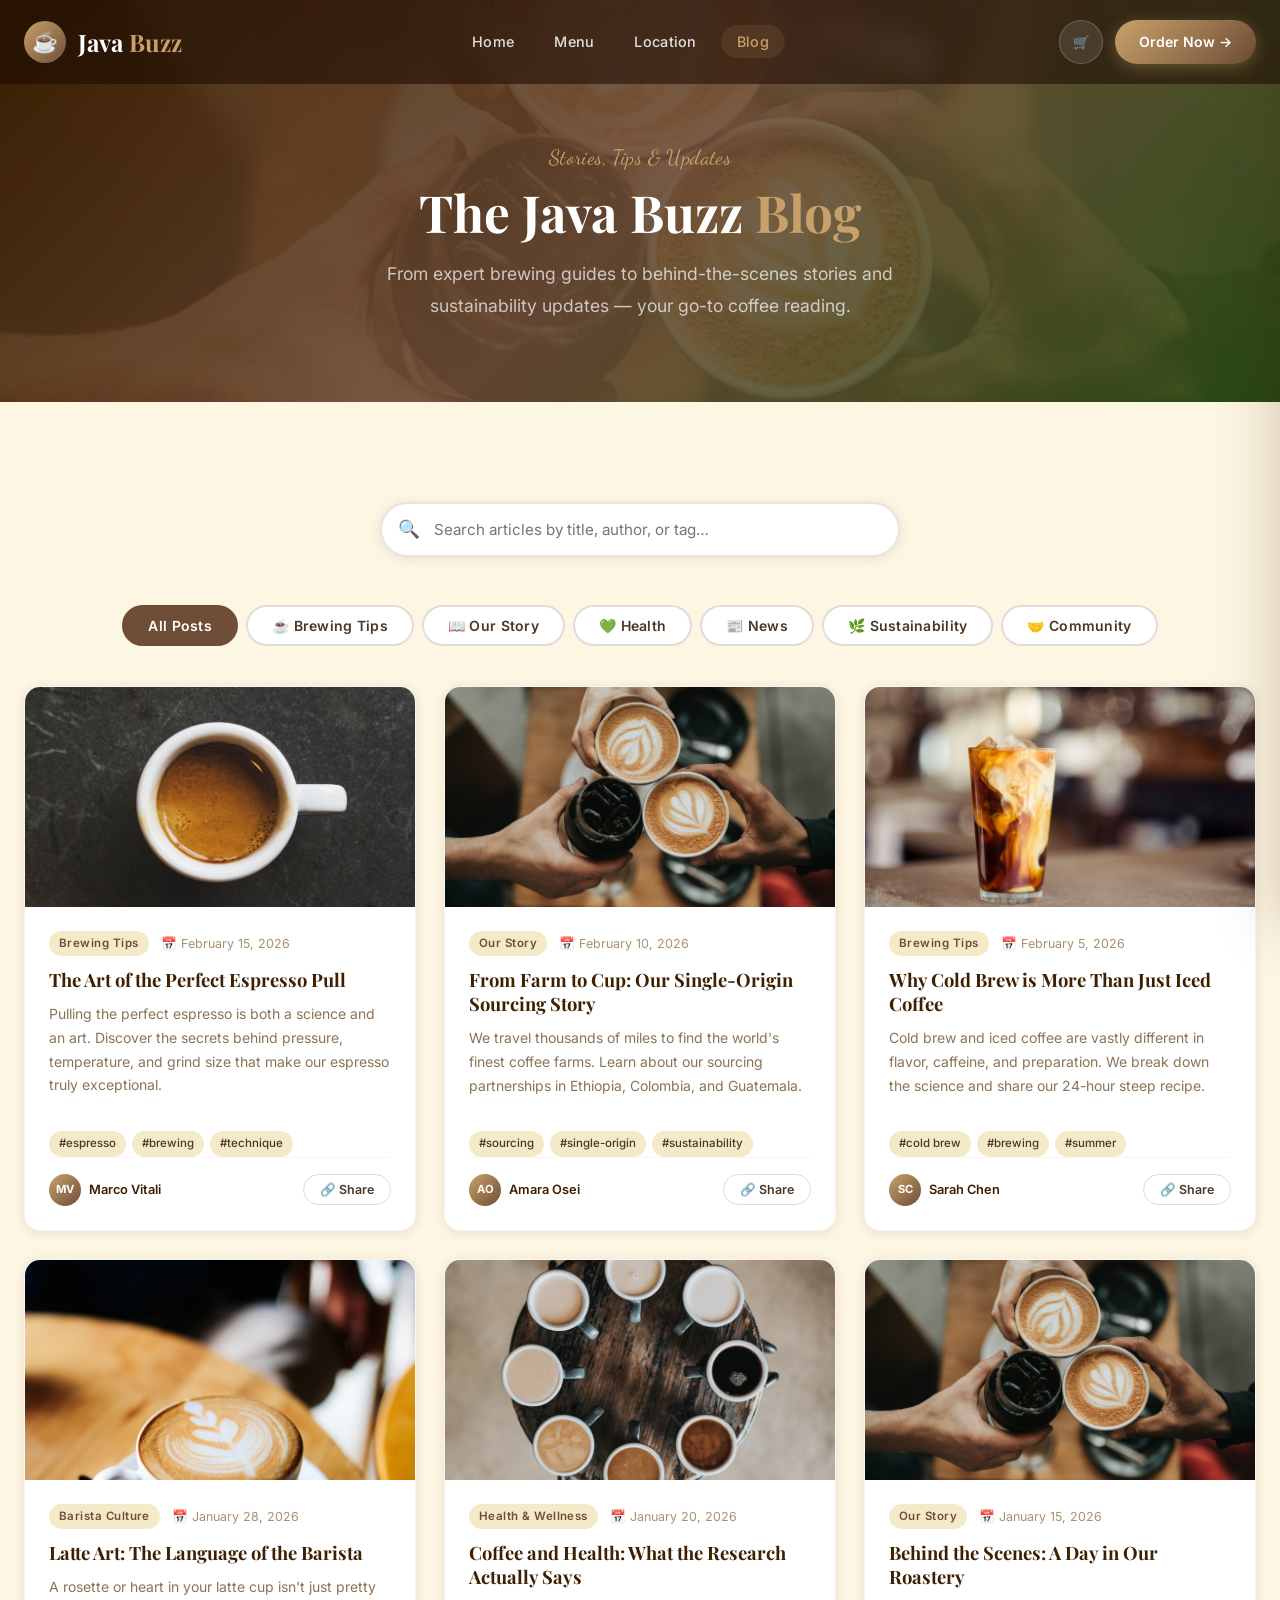
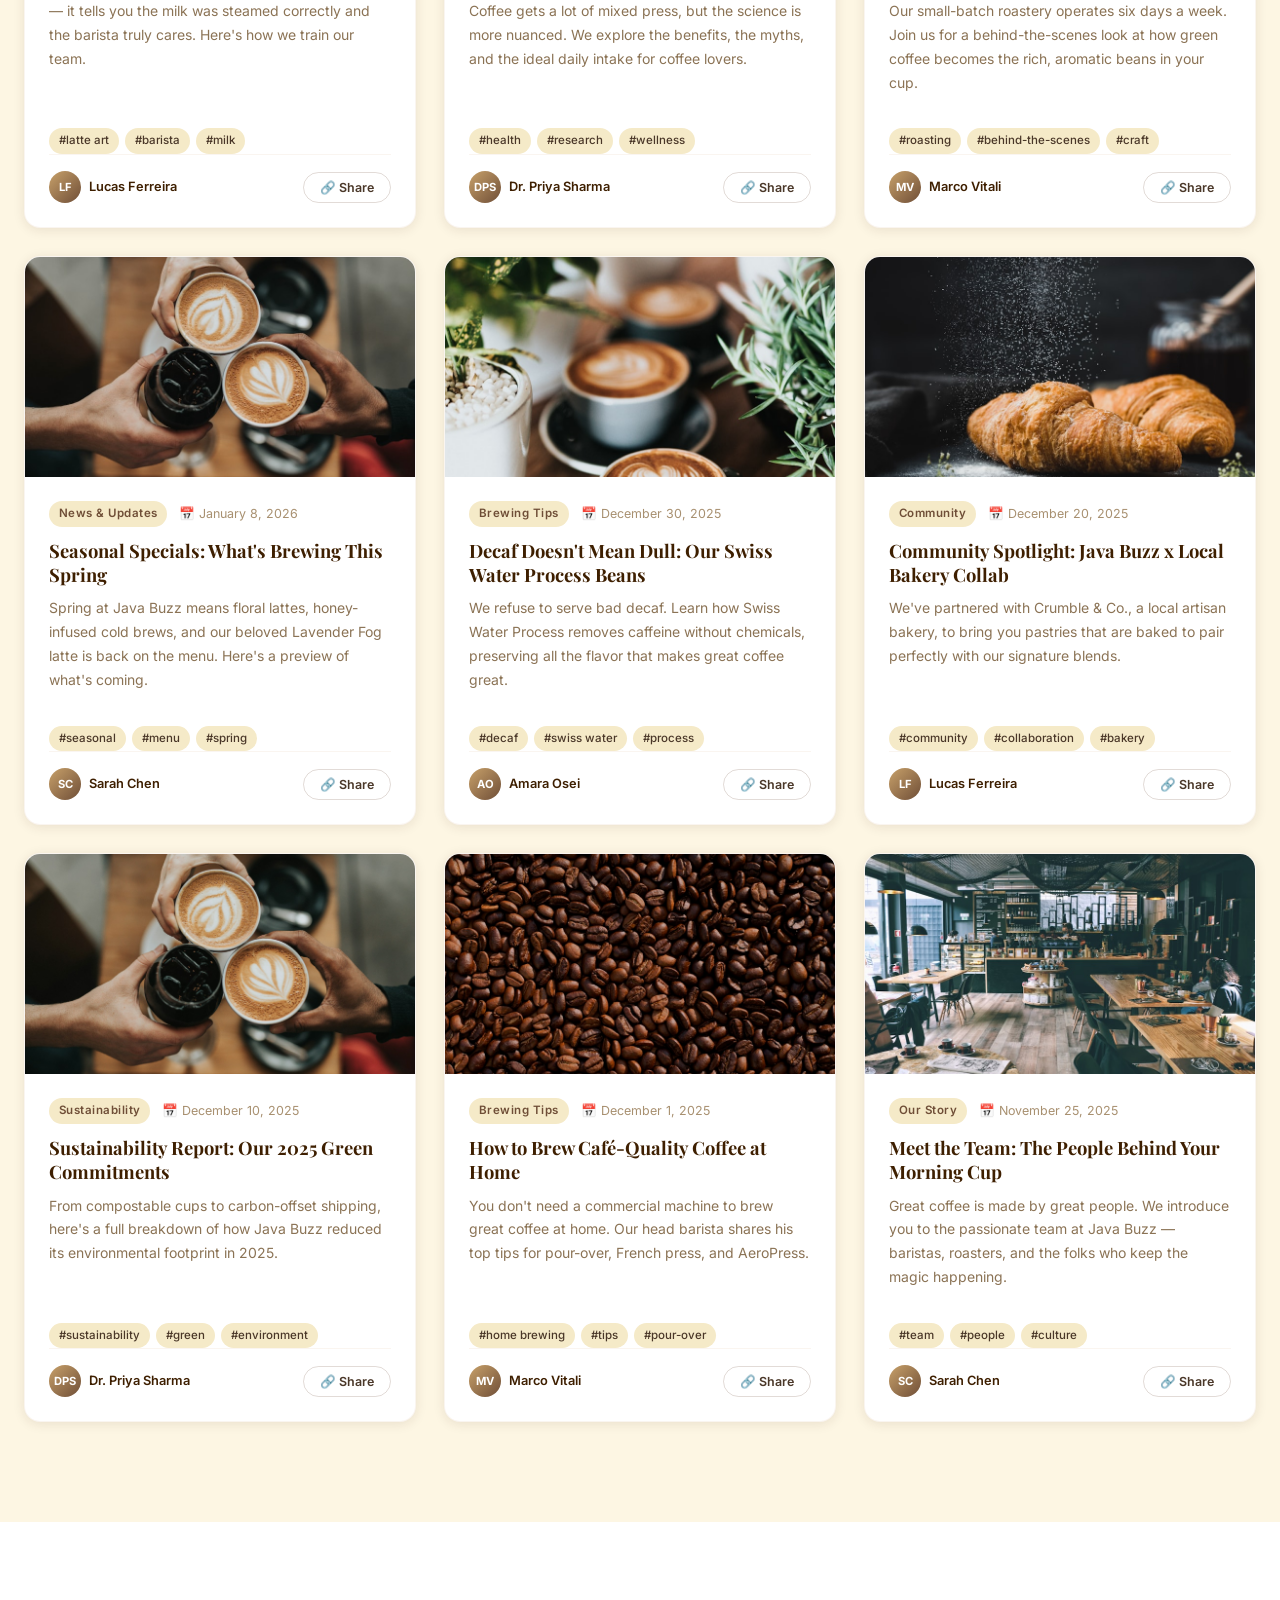
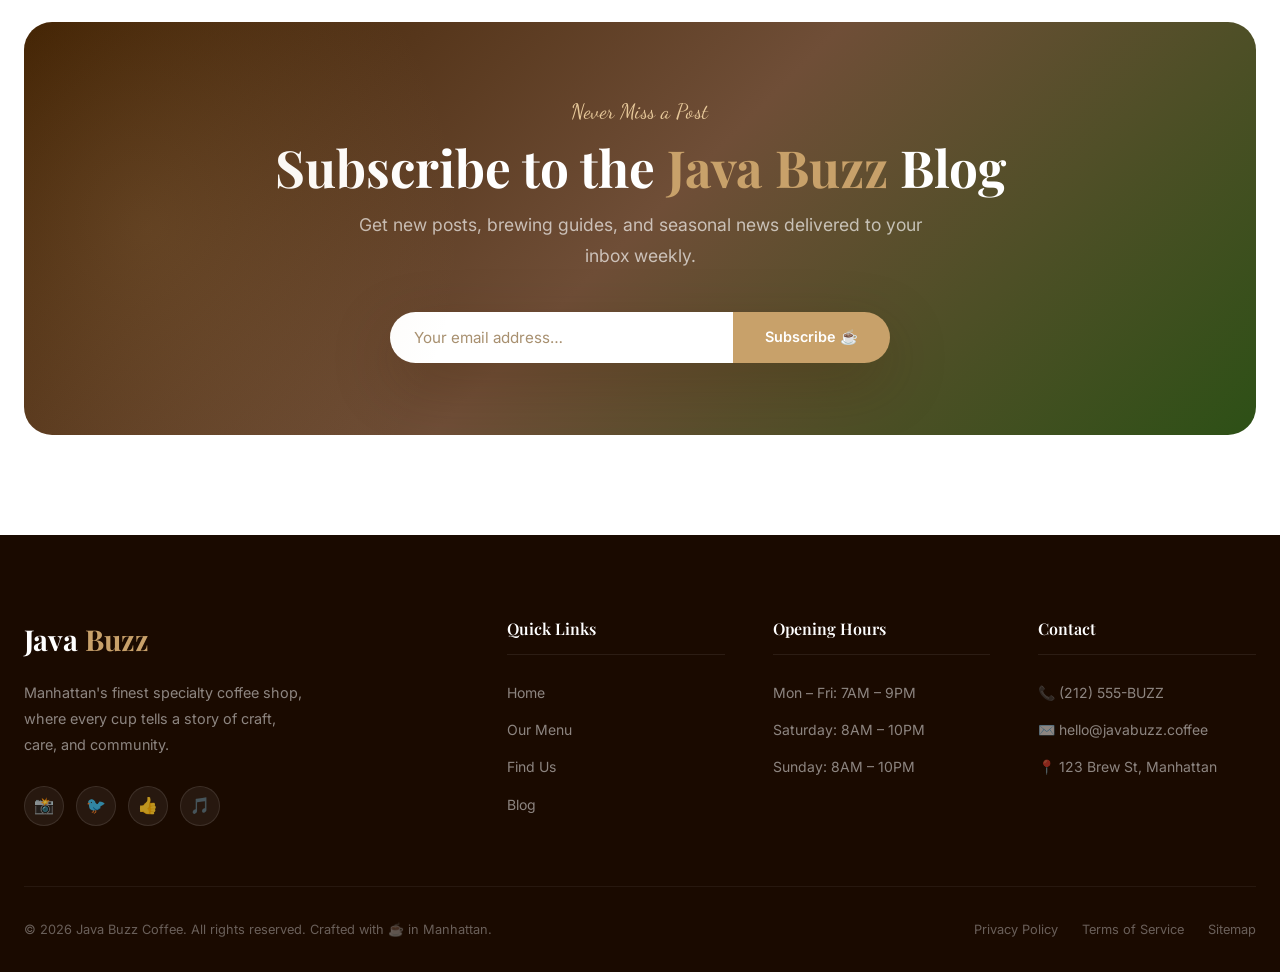
==== blog.html @ 9b7deb68 "coffee website" ====
<!DOCTYPE html>
<html lang="en">

<head>
    <meta charset="UTF-8">
    <meta name="viewport" content="width=device-width, initial-scale=1.0">
    <title>Blog – Java Buzz Coffee | Brewing Tips, News & Stories</title>
    <meta name="description"
        content="Read the Java Buzz blog for expert brewing tips, behind-the-scenes stories, sustainability news, seasonal menu updates, and coffee culture. 10+ articles updated regularly.">
    <meta name="keywords"
        content="Java Buzz blog, coffee brewing tips, espresso guide, cold brew, coffee health, specialty coffee blog, NYC coffee, sustainability, coffee recipes">
    <meta name="author" content="Java Buzz Coffee">
    <meta name="robots" content="index, follow">
    <link rel="stylesheet" href="css/style.css">
    <link rel="stylesheet" href="css/responsive.css">
    <link rel="stylesheet" href="css/order.css">
</head>

<body>

    <!-- Page Loader -->
    <div class="page-loader">
        <div class="loader-logo">Java <span>Buzz</span></div>
        <div class="loader-bar">
            <div class="loader-fill"></div>
        </div>
    </div>

    <!-- Navbar -->
    <nav class="navbar scrolled" role="navigation" aria-label="Main navigation">
        <div class="container">
            <a href="index.html" class="navbar-logo" aria-label="Java Buzz Home">
                <div class="logo-icon">☕</div>
                <span class="logo-text">Java <span>Buzz</span></span>
            </a>
            <ul class="navbar-nav" role="list">
                <li><a href="index.html" class="nav-link">Home</a></li>
                <li><a href="menu.html" class="nav-link">Menu</a></li>
                <li><a href="location.html" class="nav-link">Location</a></li>
                <li><a href="blog.html" class="nav-link active">Blog</a></li>
            </ul>
            <div class="navbar-actions" style="display:flex; align-items:center; gap:12px;">
                <button class="cart-nav-btn" aria-label="Open cart">
                    <span>🛒</span>
                    <span class="cart-badge">0</span>
                </button>
                <a href="index.html" class="navbar-order" data-order-modal="true">Order Now →</a>
            </div>
            <button class="hamburger" aria-label="Toggle navigation menu">
                <span></span><span></span><span></span>
            </button>
        </div>
    </nav>

    <!-- Mobile Menu -->
    <div class="mobile-menu" role="dialog" aria-modal="true">
        <ul role="list">
            <li><a href="index.html" class="nav-link">Home</a></li>
            <li><a href="menu.html" class="nav-link">Menu</a></li>
            <li><a href="location.html" class="nav-link">Location</a></li>
            <li><a href="blog.html" class="nav-link">Blog</a></li>
        </ul>
        <a href="index.html" class="navbar-order">Order Now →</a>
    </div>

    <!-- Page Hero -->
    <section class="page-hero" aria-label="Blog page header">
        <div class="container">
            <span class="section-label">Stories, Tips & Updates</span>
            <h1 class="section-title" style="color:var(--white)">The Java Buzz <span
                    style="color:var(--brown-light)">Blog</span></h1>
            <p class="section-subtitle" style="margin:0 auto;">
                From expert brewing guides to behind-the-scenes stories and sustainability updates — your go-to coffee
                reading.
            </p>
        </div>
    </section>

    <!-- Blog Section -->
    <section class="section blog-section" id="blog" aria-label="Blog posts">
        <div class="container">

            <!-- Search Bar -->
            <div class="blog-search-bar">
                <span class="search-icon" aria-hidden="true">🔍</span>
                <input type="search" id="blog-search" placeholder="Search articles by title, author, or tag…"
                    aria-label="Search blog posts">
            </div>

            <!-- Blog Category Tabs -->
            <div class="filter-tabs" role="tablist" aria-label="Blog categories" style="margin-bottom:40px;">
                <button class="filter-tab active" role="tab" id="blog-filter-all" aria-selected="true"
                    onclick="filterBlogsByCategory('all', this)">All Posts</button>
                <button class="filter-tab" role="tab" id="blog-filter-tips" aria-selected="false"
                    onclick="filterBlogsByCategory('Brewing Tips', this)">☕ Brewing Tips</button>
                <button class="filter-tab" role="tab" id="blog-filter-story" aria-selected="false"
                    onclick="filterBlogsByCategory('Our Story', this)">📖 Our Story</button>
                <button class="filter-tab" role="tab" id="blog-filter-health" aria-selected="false"
                    onclick="filterBlogsByCategory('Health & Wellness', this)">💚 Health</button>
                <button class="filter-tab" role="tab" id="blog-filter-news" aria-selected="false"
                    onclick="filterBlogsByCategory('News & Updates', this)">📰 News</button>
                <button class="filter-tab" role="tab" id="blog-filter-sustainability" aria-selected="false"
                    onclick="filterBlogsByCategory('Sustainability', this)">🌿 Sustainability</button>
                <button class="filter-tab" role="tab" id="blog-filter-community" aria-selected="false"
                    onclick="filterBlogsByCategory('Community', this)">🤝 Community</button>
            </div>

            <!-- Blog Grid (populated by JS) -->
            <div class="blog-grid" id="blog-grid" aria-live="polite" aria-label="Blog post cards">
                <!-- Posts rendered by blog.js -->
                <div style="grid-column:1/-1; text-align:center; padding:60px 20px; color:var(--text-muted);">
                    <span style="font-size:2rem;">📖</span>
                    <p style="margin-top:12px;">Loading posts…</p>
                </div>
            </div>

        </div>
    </section>

    <!-- Newsletter Section -->
    <section class="section newsletter" aria-label="Newsletter signup">
        <div class="container">
            <div class="newsletter-box">
                <span class="section-label">Never Miss a Post</span>
                <h2 class="section-title">Subscribe to the <span style="color:var(--brown-light)">Java Buzz</span> Blog
                </h2>
                <p class="section-subtitle">Get new posts, brewing guides, and seasonal news delivered to your inbox
                    weekly.</p>
                <form class="newsletter-form" id="newsletter-form" novalidate>
                    <input type="email" placeholder="Your email address…" aria-label="Email address" required>
                    <button type="submit">Subscribe ☕</button>
                </form>
            </div>
        </div>
    </section>

    <!-- Footer -->
    <footer class="footer" role="contentinfo">
        <div class="container">
            <div class="footer-grid">
                <div class="footer-brand">
                    <span class="logo-text">Java <span>Buzz</span></span>
                    <p>Manhattan's finest specialty coffee shop, where every cup tells a story of craft, care, and
                        community.</p>
                    <div class="footer-socials">
                        <a href="#" class="social-link" aria-label="Instagram">📸</a>
                        <a href="#" class="social-link" aria-label="Twitter">🐦</a>
                        <a href="#" class="social-link" aria-label="Facebook">👍</a>
                        <a href="#" class="social-link" aria-label="TikTok">🎵</a>
                    </div>
                </div>
                <div class="footer-col">
                    <h4>Quick Links</h4>
                    <ul>
                        <li><a href="index.html">Home</a></li>
                        <li><a href="menu.html">Our Menu</a></li>
                        <li><a href="location.html">Find Us</a></li>
                        <li><a href="blog.html">Blog</a></li>
                    </ul>
                </div>
                <div class="footer-col">
                    <h4>Opening Hours</h4>
                    <ul>
                        <li><a>Mon – Fri: 7AM – 9PM</a></li>
                        <li><a>Saturday: 8AM – 10PM</a></li>
                        <li><a>Sunday: 8AM – 10PM</a></li>
                    </ul>
                </div>
                <div class="footer-col">
                    <h4>Contact</h4>
                    <ul>
                        <li><a href="tel:+12125558299">📞 (212) 555-BUZZ</a></li>
                        <li><a href="mailto:hello@javabuzz.coffee">✉️ hello@javabuzz.coffee</a></li>
                        <li><a href="location.html">📍 123 Brew St, Manhattan</a></li>
                    </ul>
                </div>
            </div>
            <div class="footer-bottom">
                <p>© 2026 Java Buzz Coffee. All rights reserved. Crafted with ☕ in Manhattan.</p>
                <div class="footer-bottom-links">
                    <a href="#">Privacy Policy</a>
                    <a href="#">Terms of Service</a>
                    <a href="sitemap.xml">Sitemap</a>
                </div>
            </div>
        </div>
    </footer>

    <!-- Back to Top -->
    <button class="back-to-top" aria-label="Back to top">↑</button>

    <!-- Cart UI -->
    <div class="cart-overlay" id="cart-overlay"></div>
    <div class="cart-panel" id="cart-panel">
        <div class="cart-header">
            <h3>Your Cart</h3>
            <button class="cart-close-btn" id="cart-close-btn">✕</button>
        </div>
        <div class="cart-body" id="cart-panel-body">
            <!-- Cart items injected by JS -->
        </div>
        <div class="cart-footer" id="cart-panel-footer">
            <!-- Cart summary injected by JS -->
        </div>
    </div>

    <script src="js/main.js"></script>
    <script src="js/blog.js"></script>
    <script src="js/cart.js"></script>
    <script src="js/order.js"></script>
    <script>
        // Category filter from tabs (blog.js provides the search; this extends it)
        function filterBlogsByCategory(category, btn) {
            document.querySelectorAll('.filter-tab').forEach(t => t.classList.remove('active'));
            btn.classList.add('active');
            // Trigger the blog.js search with category filter
            const searchInput = document.getElementById('blog-search');
            if (searchInput) {
                searchInput.value = category === 'all' ? '' : category;
                searchInput.dispatchEvent(new Event('input'));
            }
        }
    </script>
</body>

</html>
---- css/style.css ----
/* ===========================
   JAVA BUZZ - MAIN STYLESHEET
   =========================== */

/* --- Google Fonts Import --- */
@import url('https://fonts.googleapis.com/css2?family=Playfair+Display:ital,wght@0,400;0,600;0,700;1,400&family=Inter:wght@300;400;500;600&family=Dancing+Script:wght@700&display=swap');

/* --- CSS Custom Properties --- */
:root {
  /* Color Palette - Warm Brown & Green */
  --brown-darkest: #1a0a00;
  --brown-dark: #3E1F00;
  --brown-primary: #6F4E37;
  --brown-medium: #8B5E3C;
  --brown-light: #C8A16A;
  --brown-pale: #E8C99A;

  --green-dark: #1a3009;
  --green-primary: #2D5016;
  --green-medium: #4A7C23;
  --green-light: #7DBF5B;
  --green-pale: #C1E6A0;

  --cream: #FDF6E3;
  --cream-dark: #F5EAC8;
  --white: #FFFFFF;
  --text-dark: #1C1009;
  --text-medium: #4A3728;
  --text-light: #8B7355;
  --text-muted: #A89070;

  /* Gradients */
  --gradient-hero: linear-gradient(135deg, rgba(26, 10, 0, 0.85) 0%, rgba(62, 31, 0, 0.70) 50%, rgba(45, 80, 22, 0.60) 100%);
  --gradient-card: linear-gradient(180deg, transparent 0%, rgba(26, 10, 0, 0.85) 100%);
  --gradient-warm: linear-gradient(135deg, #3E1F00 0%, #6F4E37 50%, #2D5016 100%);
  --gradient-btn: linear-gradient(135deg, #C8A16A 0%, #6F4E37 100%);

  /* Typography */
  --font-display: 'Playfair Display', serif;
  --font-body: 'Inter', sans-serif;
  --font-script: 'Dancing Script', cursive;

  /* Spacing */
  --section-py: 100px;
  --container-max: 1300px;
  --radius-sm: 8px;
  --radius-md: 16px;
  --radius-lg: 28px;
  --radius-full: 9999px;

  /* Shadows */
  --shadow-sm: 0 2px 12px rgba(62, 31, 0, 0.10);
  --shadow-md: 0 8px 32px rgba(62, 31, 0, 0.18);
  --shadow-lg: 0 20px 60px rgba(62, 31, 0, 0.25);
  --shadow-glow: 0 0 40px rgba(200, 161, 106, 0.25);

  /* Transitions */
  --transition: all 0.35s cubic-bezier(0.4, 0, 0.2, 1);
  --transition-fast: all 0.18s ease;
}

/* --- Reset & Base --- */
*,
*::before,
*::after {
  box-sizing: border-box;
  margin: 0;
  padding: 0;
}

html {
  scroll-behavior: smooth;
  font-size: 16px;
}

body {
  font-family: var(--font-body);
  background-color: var(--cream);
  color: var(--text-dark);
  line-height: 1.7;
  overflow-x: hidden;
}

img {
  max-width: 100%;
  display: block;
}

a {
  text-decoration: none;
  color: inherit;
}

ul {
  list-style: none;
}

button {
  cursor: pointer;
  border: none;
  background: none;
  font-family: inherit;
}

input,
textarea,
select {
  font-family: inherit;
}

/* --- Utility Classes --- */
.container {
  max-width: var(--container-max);
  margin: 0 auto;
  padding: 0 24px;
}

.section {
  padding: var(--section-py) 0;
}

.section-label {
  font-family: var(--font-script);
  font-size: 1.3rem;
  color: var(--brown-light);
  display: block;
  margin-bottom: 8px;
  letter-spacing: 0.02em;
}

.section-title {
  font-family: var(--font-display);
  font-size: clamp(2rem, 4vw, 3.2rem);
  font-weight: 700;
  color: var(--brown-dark);
  line-height: 1.15;
  margin-bottom: 16px;
}

.section-title span {
  color: var(--green-primary);
}

.section-subtitle {
  font-size: 1.1rem;
  color: var(--text-light);
  max-width: 600px;
  line-height: 1.8;
}

.section-header {
  text-align: center;
  margin-bottom: 64px;
}

.section-header .section-subtitle {
  margin: 0 auto;
}

/* --- Buttons --- */
.btn {
  display: inline-flex;
  align-items: center;
  gap: 8px;
  padding: 14px 32px;
  border-radius: var(--radius-full);
  font-size: 0.95rem;
  font-weight: 600;
  letter-spacing: 0.03em;
  transition: var(--transition);
  position: relative;
  overflow: hidden;
}

.btn::before {
  content: '';
  position: absolute;
  inset: 0;
  background: rgba(255, 255, 255, 0.12);
  opacity: 0;
  transition: var(--transition);
}

.btn:hover::before {
  opacity: 1;
}

.btn-primary {
  background: var(--gradient-btn);
  color: var(--white);
  box-shadow: var(--shadow-md);
}

.btn-primary:hover {
  transform: translateY(-2px);
  box-shadow: var(--shadow-lg), var(--shadow-glow);
}

.btn-outline {
  border: 2px solid var(--brown-light);
  color: var(--brown-primary);
  background: transparent;
}

.btn-outline:hover {
  background: var(--brown-primary);
  color: var(--white);
  border-color: var(--brown-primary);
  transform: translateY(-2px);
}

.btn-white {
  background: var(--white);
  color: var(--brown-dark);
  box-shadow: var(--shadow-md);
}

.btn-white:hover {
  transform: translateY(-3px);
  box-shadow: var(--shadow-lg);
}

.btn-sm {
  padding: 10px 22px;
  font-size: 0.875rem;
}

/* --- Navbar --- */
.navbar {
  position: fixed;
  top: 0;
  left: 0;
  right: 0;
  z-index: 999;
  padding: 20px 0;
  transition: var(--transition);
  background: rgba(26, 10, 0, 0.55);
  backdrop-filter: blur(10px);
  -webkit-backdrop-filter: blur(10px);
}


.navbar .container {
  display: flex;
  align-items: center;
  justify-content: space-between;
  gap: 32px;
}

.navbar-logo {
  display: flex;
  align-items: center;
  gap: 12px;
}

.navbar-logo .logo-icon {
  width: 42px;
  height: 42px;
  background: var(--gradient-btn);
  border-radius: 50%;
  display: flex;
  align-items: center;
  justify-content: center;
  font-size: 1.3rem;
  flex-shrink: 0;
}

.navbar-logo .logo-text {
  font-family: var(--font-display);
  font-size: 1.5rem;
  font-weight: 700;
  color: var(--white);
  line-height: 1;
}

.navbar-logo .logo-text span {
  color: var(--brown-light);
}

.navbar-nav {
  display: flex;
  align-items: center;
  gap: 8px;
}

.nav-link {
  color: rgba(255, 255, 255, 0.85);
  font-size: 0.9rem;
  font-weight: 500;
  padding: 8px 16px;
  border-radius: var(--radius-full);
  transition: var(--transition-fast);
  letter-spacing: 0.02em;
}

.nav-link:hover,
.nav-link.active {
  color: var(--brown-light);
  background: rgba(200, 161, 106, 0.12);
}

.navbar-order {
  padding: 10px 24px;
  background: var(--gradient-btn);
  color: var(--white);
  border-radius: var(--radius-full);
  font-size: 0.875rem;
  font-weight: 600;
  transition: var(--transition);
  box-shadow: 0 4px 16px rgba(200, 161, 106, 0.35);
}

.navbar-order:hover {
  transform: translateY(-2px);
  box-shadow: 0 8px 24px rgba(200, 161, 106, 0.5);
}

.hamburger {
  display: none;
  flex-direction: column;
  gap: 5px;
  padding: 8px;
  cursor: pointer;
}

.mobile-menu {
  display: none;
}

.hamburger span {
  display: block;
  width: 24px;
  height: 2px;
  background: var(--white);
  border-radius: 2px;
  transition: var(--transition);
}

.hamburger.active span:nth-child(1) {
  transform: translateY(7px) rotate(45deg);
}

.hamburger.active span:nth-child(2) {
  opacity: 0;
  transform: scaleX(0);
}

.hamburger.active span:nth-child(3) {
  transform: translateY(-7px) rotate(-45deg);
}

/* --- Hero Section --- */
.hero {
  position: relative;
  min-height: 100vh;
  display: flex;
  align-items: center;
  overflow: hidden;
  padding-top: 140px;
  padding-bottom: 80px;
}

.hero-bg {
  position: absolute;
  inset: 0;
  background-image: url('../images/hero-bg.jpg');
  background-size: cover;
  background-position: center;
  background-attachment: fixed;
  transform: scale(1.05);
  animation: heroBgPan 25s ease-in-out infinite alternate;
}

@keyframes heroBgPan {
  from {
    transform: scale(1.05) translateX(0);
  }

  to {
    transform: scale(1.05) translateX(-2%);
  }
}

.hero-overlay {
  position: absolute;
  inset: 0;
  background: var(--gradient-hero);
}

.hero-particles {
  position: absolute;
  inset: 0;
  background-image:
    radial-gradient(circle at 20% 30%, rgba(200, 161, 106, 0.08) 0%, transparent 50%),
    radial-gradient(circle at 80% 70%, rgba(74, 124, 35, 0.08) 0%, transparent 50%);
}

.hero-content {
  position: relative;
  z-index: 2;
  max-width: 720px;
}

.hero-badge {
  display: inline-flex;
  align-items: center;
  gap: 8px;
  padding: 6px 18px;
  background: rgba(200, 161, 106, 0.15);
  border: 1px solid rgba(200, 161, 106, 0.35);
  border-radius: var(--radius-full);
  color: var(--brown-light);
  font-size: 0.8rem;
  font-weight: 600;
  letter-spacing: 0.1em;
  text-transform: uppercase;
  margin-bottom: 24px;
  backdrop-filter: blur(8px);
  animation: fadeInDown 0.8s ease both;
}

.hero-badge span {
  font-size: 1rem;
}

.hero-title {
  font-family: var(--font-display);
  font-size: clamp(3rem, 7vw, 5.5rem);
  font-weight: 700;
  color: var(--white);
  line-height: 1.08;
  margin-bottom: 24px;
  animation: fadeInUp 0.9s 0.1s ease both;
}

.hero-title .highlight {
  color: var(--brown-light);
  font-style: italic;
}

.hero-title .green-text {
  color: var(--green-light);
  display: block;
}

.hero-desc {
  font-size: 1.15rem;
  color: rgba(255, 255, 255, 0.80);
  max-width: 540px;
  line-height: 1.85;
  margin-bottom: 40px;
  animation: fadeInUp 1s 0.2s ease both;
}

.hero-actions {
  display: flex;
  align-items: center;
  gap: 16px;
  flex-wrap: wrap;
  animation: fadeInUp 1.1s 0.3s ease both;
}

.hero-stats {
  display: flex;
  align-items: center;
  gap: 32px;
  margin-top: 64px;
  padding-top: 32px;
  border-top: 1px solid rgba(255, 255, 255, 0.12);
  animation: fadeInUp 1.2s 0.4s ease both;
}

.hero-stat {
  text-align: center;
}

.hero-stat .value {
  font-family: var(--font-display);
  font-size: 2rem;
  font-weight: 700;
  color: var(--brown-light);
  display: block;
  line-height: 1;
}

.hero-stat .label {
  font-size: 0.8rem;
  color: rgba(255, 255, 255, 0.6);
  letter-spacing: 0.05em;
  text-transform: uppercase;
  margin-top: 4px;
}

.hero-stat-divider {
  width: 1px;
  height: 40px;
  background: rgba(255, 255, 255, 0.12);
}

/* Hero Scroll Indicator */
.hero-scroll {
  position: absolute;
  bottom: 40px;
  right: 40px;
  display: flex;
  flex-direction: column;
  align-items: center;
  gap: 8px;
  color: rgba(255, 255, 255, 0.5);
  font-size: 0.75rem;
  letter-spacing: 0.1em;
  text-transform: uppercase;
  animation: bounce 2s infinite;
  z-index: 2;
}

.hero-scroll .scroll-line {
  width: 1px;
  height: 50px;
  background: linear-gradient(to bottom, rgba(255, 255, 255, 0.5), transparent);
}

@keyframes bounce {

  0%,
  100% {
    transform: translateY(0);
  }

  50% {
    transform: translateY(8px);
  }
}

/* --- Featured Section --- */
.featured {
  background: var(--white);
}

.featured-grid {
  display: grid;
  grid-template-columns: repeat(3, 1fr);
  gap: 28px;
}

.featured-card {
  position: relative;
  border-radius: var(--radius-lg);
  overflow: hidden;
  box-shadow: var(--shadow-md);
  transition: var(--transition);
  cursor: pointer;
  height: 380px;
}

.featured-card:hover {
  transform: translateY(-8px);
  box-shadow: var(--shadow-lg);
}

.featured-card-img {
  width: 100%;
  height: 100%;
  object-fit: cover;
  transition: transform 0.6s ease;
}

.featured-card:hover .featured-card-img {
  transform: scale(1.08);
}

.featured-card-overlay {
  position: absolute;
  inset: 0;
  background: var(--gradient-card);
  display: flex;
  flex-direction: column;
  justify-content: flex-end;
  padding: 28px;
}

.featured-card-tag {
  display: inline-block;
  padding: 4px 12px;
  background: rgba(200, 161, 106, 0.2);
  border: 1px solid rgba(200, 161, 106, 0.4);
  border-radius: var(--radius-full);
  color: var(--brown-light);
  font-size: 0.75rem;
  font-weight: 600;
  letter-spacing: 0.08em;
  text-transform: uppercase;
  margin-bottom: 10px;
  backdrop-filter: blur(4px);
  width: fit-content;
}

.featured-card-title {
  font-family: var(--font-display);
  font-size: 1.5rem;
  font-weight: 700;
  color: var(--white);
  line-height: 1.2;
  margin-bottom: 6px;
}

.featured-card-price {
  font-size: 1.1rem;
  font-weight: 600;
  color: var(--brown-light);
}

/* --- Why Us Section --- */
.why-us {
  background: var(--gradient-warm);
  position: relative;
  overflow: hidden;
}

.why-us::before {
  content: '';
  position: absolute;
  top: -100px;
  right: -100px;
  width: 500px;
  height: 500px;
  background: radial-gradient(circle, rgba(200, 161, 106, 0.08) 0%, transparent 70%);
  pointer-events: none;
}

.why-us .section-label {
  color: var(--brown-pale);
}

.why-us .section-title {
  color: var(--white);
}

.why-us .section-title span {
  color: var(--brown-light);
}

.why-us .section-subtitle {
  color: rgba(255, 255, 255, 0.65);
}

.why-grid {
  display: grid;
  grid-template-columns: repeat(4, 1fr);
  gap: 28px;
  margin-top: 64px;
}

.why-card {
  text-align: center;
  padding: 40px 24px;
  border-radius: var(--radius-md);
  background: rgba(255, 255, 255, 0.05);
  border: 1px solid rgba(255, 255, 255, 0.08);
  backdrop-filter: blur(8px);
  transition: var(--transition);
}

.why-card:hover {
  background: rgba(255, 255, 255, 0.10);
  transform: translateY(-4px);
  border-color: rgba(200, 161, 106, 0.3);
}

.why-card-icon {
  font-size: 2.8rem;
  margin-bottom: 20px;
  display: block;
  filter: drop-shadow(0 0 12px rgba(200, 161, 106, 0.3));
}

.why-card-title {
  font-family: var(--font-display);
  font-size: 1.2rem;
  font-weight: 600;
  color: var(--white);
  margin-bottom: 12px;
}

.why-card-desc {
  font-size: 0.9rem;
  color: rgba(255, 255, 255, 0.60);
  line-height: 1.7;
}

/* --- Testimonials --- */
.testimonials {
  background: var(--cream-dark);
}

.testimonials-grid {
  display: grid;
  grid-template-columns: repeat(3, 1fr);
  gap: 28px;
}

.testimonial-card {
  background: var(--white);
  border-radius: var(--radius-md);
  padding: 36px 32px;
  box-shadow: var(--shadow-sm);
  transition: var(--transition);
  border: 1px solid rgba(200, 161, 106, 0.1);
  position: relative;
}

.testimonial-card:hover {
  transform: translateY(-4px);
  box-shadow: var(--shadow-md);
}

.testimonial-card::before {
  content: '"';
  position: absolute;
  top: 16px;
  right: 24px;
  font-family: var(--font-display);
  font-size: 5rem;
  color: var(--brown-pale);
  line-height: 1;
  pointer-events: none;
}

.stars {
  color: #F59E0B;
  font-size: 1rem;
  letter-spacing: 2px;
  margin-bottom: 16px;
}

.testimonial-text {
  font-size: 0.975rem;
  color: var(--text-medium);
  line-height: 1.8;
  margin-bottom: 24px;
  font-style: italic;
}

.testimonial-author {
  display: flex;
  align-items: center;
  gap: 12px;
}

.testimonial-avatar {
  width: 44px;
  height: 44px;
  border-radius: 50%;
  object-fit: cover;
  border: 2px solid var(--brown-pale);
}

.testimonial-name {
  font-weight: 600;
  font-size: 0.9rem;
  color: var(--brown-dark);
}

.testimonial-location {
  font-size: 0.8rem;
  color: var(--text-muted);
}

/* --- Newsletter --- */
.newsletter {
  background: var(--white);
}

.newsletter-box {
  background: var(--gradient-warm);
  border-radius: var(--radius-lg);
  padding: 72px 48px;
  text-align: center;
  position: relative;
  overflow: hidden;
}

.newsletter-box::before {
  content: '';
  position: absolute;
  top: -50%;
  left: -20%;
  width: 60%;
  height: 200%;
  background: radial-gradient(ellipse, rgba(200, 161, 106, 0.15) 0%, transparent 60%);
  pointer-events: none;
}

.newsletter-box .section-label {
  color: var(--brown-pale);
}

.newsletter-box .section-title {
  color: var(--white);
  margin-bottom: 12px;
}

.newsletter-box .section-subtitle {
  color: rgba(255, 255, 255, 0.65);
  margin: 0 auto 40px;
}

.newsletter-form {
  display: flex;
  gap: 0;
  max-width: 500px;
  margin: 0 auto;
  border-radius: var(--radius-full);
  overflow: hidden;
  box-shadow: var(--shadow-lg);
}

.newsletter-form input {
  flex: 1;
  padding: 16px 24px;
  border: none;
  outline: none;
  font-size: 0.95rem;
  background: var(--white);
  color: var(--text-dark);
}

.newsletter-form input::placeholder {
  color: var(--text-muted);
}

.newsletter-form button {
  padding: 16px 32px;
  background: var(--brown-light);
  color: var(--white);
  font-size: 0.9rem;
  font-weight: 600;
  cursor: pointer;
  transition: var(--transition-fast);
  white-space: nowrap;
}

.newsletter-form button:hover {
  background: var(--brown-primary);
}

/* --- Footer --- */
.footer {
  background: var(--brown-darkest);
  padding: 80px 0 32px;
}

.footer-grid {
  display: grid;
  grid-template-columns: 2fr 1fr 1fr 1fr;
  gap: 48px;
  margin-bottom: 60px;
}

.footer-brand .logo-text {
  font-family: var(--font-display);
  font-size: 1.8rem;
  color: var(--white);
  font-weight: 700;
  margin-bottom: 16px;
  display: block;
}

.footer-brand .logo-text span {
  color: var(--brown-light);
}

.footer-brand p {
  color: rgba(255, 255, 255, 0.50);
  font-size: 0.9rem;
  line-height: 1.8;
  margin-bottom: 28px;
  max-width: 280px;
}

.footer-socials {
  display: flex;
  gap: 12px;
}

.social-link {
  width: 40px;
  height: 40px;
  border-radius: 50%;
  background: rgba(255, 255, 255, 0.06);
  border: 1px solid rgba(255, 255, 255, 0.1);
  display: flex;
  align-items: center;
  justify-content: center;
  font-size: 1rem;
  color: rgba(255, 255, 255, 0.7);
  transition: var(--transition-fast);
  text-decoration: none;
}

.social-link:hover {
  background: var(--brown-light);
  border-color: var(--brown-light);
  color: var(--white);
  transform: translateY(-2px);
}

.footer-col h4 {
  font-family: var(--font-display);
  font-size: 1rem;
  font-weight: 600;
  color: var(--white);
  margin-bottom: 24px;
  padding-bottom: 12px;
  border-bottom: 1px solid rgba(255, 255, 255, 0.08);
}

.footer-col ul {
  display: flex;
  flex-direction: column;
  gap: 10px;
}

.footer-col ul li a {
  color: rgba(255, 255, 255, 0.50);
  font-size: 0.875rem;
  transition: var(--transition-fast);
}

.footer-col ul li a:hover {
  color: var(--brown-light);
  padding-left: 4px;
}

.footer-bottom {
  display: flex;
  align-items: center;
  justify-content: space-between;
  padding-top: 32px;
  border-top: 1px solid rgba(255, 255, 255, 0.06);
  flex-wrap: wrap;
  gap: 16px;
}

.footer-bottom p {
  color: rgba(255, 255, 255, 0.35);
  font-size: 0.8rem;
}

.footer-bottom-links {
  display: flex;
  gap: 24px;
}

.footer-bottom-links a {
  color: rgba(255, 255, 255, 0.35);
  font-size: 0.8rem;
  transition: var(--transition-fast);
}

.footer-bottom-links a:hover {
  color: var(--brown-light);
}

/* --- Page Hero (inner pages) --- */
.page-hero {
  background: var(--gradient-warm);
  padding: 140px 0 80px;
  text-align: center;
  position: relative;
  overflow: hidden;
}

.page-hero::before {
  content: '';
  position: absolute;
  inset: 0;
  background-image: url('../images/page-hero-bg.jpg');
  background-size: cover;
  background-position: center;
  opacity: 0.12;
}

.page-hero .section-label {
  position: relative;
}

.page-hero .section-title {
  color: var(--white);
  position: relative;
}

.page-hero .section-subtitle {
  color: rgba(255, 255, 255, 0.70);
  margin: 0 auto;
  position: relative;
}

/* --- Cards General --- */
.card {
  background: var(--white);
  border-radius: var(--radius-md);
  box-shadow: var(--shadow-sm);
  overflow: hidden;
  transition: var(--transition);
  border: 1px solid rgba(200, 161, 106, 0.12);
}

.card:hover {
  transform: translateY(-6px);
  box-shadow: var(--shadow-md);
}

/* --- Filter Tabs --- */
.filter-tabs {
  display: flex;
  gap: 8px;
  justify-content: center;
  flex-wrap: wrap;
  margin-bottom: 48px;
}

.filter-tab {
  padding: 10px 24px;
  border-radius: var(--radius-full);
  border: 2px solid rgba(110, 78, 55, 0.2);
  color: var(--text-medium);
  font-size: 0.875rem;
  font-weight: 600;
  cursor: pointer;
  transition: var(--transition-fast);
  background: var(--white);
  letter-spacing: 0.02em;
}

.filter-tab:hover,
.filter-tab.active {
  background: var(--brown-primary);
  color: var(--white);
  border-color: var(--brown-primary);
}

/* --- Animations --- */
@keyframes fadeInUp {
  from {
    opacity: 0;
    transform: translateY(30px);
  }

  to {
    opacity: 1;
    transform: translateY(0);
  }
}

@keyframes fadeInDown {
  from {
    opacity: 0;
    transform: translateY(-20px);
  }

  to {
    opacity: 1;
    transform: translateY(0);
  }
}

@keyframes fadeIn {
  from {
    opacity: 0;
  }

  to {
    opacity: 1;
  }
}

@keyframes scaleIn {
  from {
    opacity: 0;
    transform: scale(0.9);
  }

  to {
    opacity: 1;
    transform: scale(1);
  }
}

.animate-on-scroll {
  opacity: 0;
  transform: translateY(40px);
  transition: opacity 0.7s ease, transform 0.7s ease;
}

.animate-on-scroll.visible {
  opacity: 1;
  transform: none;
}

/* --- Toast --- */
.toast {
  position: fixed;
  bottom: 32px;
  right: 32px;
  background: var(--brown-dark);
  color: var(--white);
  padding: 16px 28px;
  border-radius: var(--radius-md);
  box-shadow: var(--shadow-lg);
  font-size: 0.9rem;
  font-weight: 500;
  z-index: 9999;
  display: flex;
  align-items: center;
  gap: 10px;
  transform: translateY(100px);
  opacity: 0;
  transition: var(--transition);
}

.toast.show {
  transform: translateY(0);
  opacity: 1;
}

/* --- Back to Top --- */
.back-to-top {
  position: fixed;
  bottom: 32px;
  right: 32px;
  width: 48px;
  height: 48px;
  background: var(--gradient-btn);
  color: var(--white);
  border-radius: 50%;
  display: flex;
  align-items: center;
  justify-content: center;
  font-size: 1.2rem;
  box-shadow: var(--shadow-md);
  cursor: pointer;
  transition: var(--transition);
  opacity: 0;
  pointer-events: none;
  z-index: 998;
  border: none;
}

.back-to-top.visible {
  opacity: 1;
  pointer-events: all;
}

.back-to-top:hover {
  transform: translateY(-3px);
  box-shadow: var(--shadow-lg);
}

/* --- Loader --- */
.page-loader {
  position: fixed;
  inset: 0;
  background: var(--brown-darkest);
  z-index: 9999;
  display: flex;
  flex-direction: column;
  align-items: center;
  justify-content: center;
  gap: 20px;
  transition: opacity 0.5s ease, visibility 0.5s ease;
}

.page-loader.hidden {
  opacity: 0;
  visibility: hidden;
  pointer-events: none;
}

.loader-logo {
  font-family: var(--font-display);
  font-size: 2rem;
  color: var(--white);
  font-weight: 700;
}

.loader-logo span {
  color: var(--brown-light);
}

.loader-bar {
  width: 200px;
  height: 3px;
  background: rgba(255, 255, 255, 0.1);
  border-radius: 2px;
  overflow: hidden;
}

.loader-fill {
  height: 100%;
  background: var(--gradient-btn);
  width: 0%;
  border-radius: 2px;
  animation: loaderFill 1.5s ease forwards;
}

@keyframes loaderFill {
  0% {
    width: 0%;
  }

  70% {
    width: 80%;
  }

  100% {
    width: 100%;
  }
}

/* --- Cart Styles --- */
.cart-nav-btn {
  position: relative;
  display: flex;
  align-items: center;
  justify-content: center;
  width: 44px;
  height: 44px;
  background: rgba(255, 255, 255, 0.1);
  border-radius: 50%;
  color: var(--white);
  transition: var(--transition);
  cursor: pointer;
  border: 1px solid rgba(255, 255, 255, 0.2);
}

.cart-nav-btn:hover {
  background: var(--brown-light);
  transform: translateY(-2px);
}

.cart-badge {
  position: absolute;
  top: -4px;
  right: -4px;
  background: var(--green-light);
  color: var(--white);
  font-size: 0.7rem;
  font-weight: 700;
  width: 20px;
  height: 20px;
  border-radius: 50%;
  display: none;
  /* Shown via JS */
  align-items: center;
  justify-content: center;
  border: 2px solid var(--brown-darkest);
}

.cart-overlay {
  position: fixed;
  inset: 0;
  background: rgba(0, 0, 0, 0.6);
  backdrop-filter: blur(4px);
  z-index: 2000;
  opacity: 0;
  visibility: hidden;
  transition: var(--transition);
}

.cart-overlay.open {
  opacity: 1;
  visibility: visible;
}

.cart-panel {
  position: fixed;
  top: 0;
  right: -400px;
  width: 400px;
  max-width: 100%;
  height: 100%;
  background: var(--white);
  z-index: 2001;
  box-shadow: var(--shadow-lg);
  display: flex;
  flex-direction: column;
  transition: var(--transition);
}

.cart-panel.open {
  right: 0;
}

.cart-header {
  padding: 24px;
  border-bottom: 1px solid var(--cream-dark);
  display: flex;
  align-items: center;
  justify-content: space-between;
}

.cart-header h3 {
  font-family: var(--font-display);
  font-size: 1.5rem;
  color: var(--brown-dark);
}

.cart-close-btn {
  font-size: 1.5rem;
  color: var(--text-muted);
  transition: var(--transition-fast);
}

.cart-close-btn:hover {
  color: var(--brown-dark);
  transform: rotate(90deg);
}

.cart-body {
  flex: 1;
  overflow-y: auto;
  padding: 24px;
}

.cart-empty {
  text-align: center;
  padding: 60px 20px;
  color: var(--text-muted);
}

.cart-empty-icon {
  font-size: 3rem;
  display: block;
  margin-bottom: 16px;
  opacity: 0.3;
}

.cart-footer {
  padding: 24px;
  background: var(--cream);
  border-top: 1px solid var(--cream-dark);
}

.cart-item {
  display: flex;
  gap: 16px;
  padding-bottom: 20px;
  margin-bottom: 20px;
  border-bottom: 1px dashed var(--cream-dark);
}

.cart-item:last-child {
  border-bottom: none;
}

.cart-item-img {
  width: 70px;
  height: 70px;
  border-radius: var(--radius-sm);
  object-fit: cover;
  background: var(--cream-dark);
}

.cart-item-info {
  flex: 1;
}

.cart-item-name {
  font-weight: 600;
  color: var(--brown-dark);
  margin-bottom: 4px;
}

.cart-item-price {
  color: var(--brown-primary);
  font-weight: 600;
  font-size: 0.9rem;
  margin-bottom: 10px;
}

.cart-item-controls {
  display: flex;
  align-items: center;
  gap: 12px;
}

.cart-qty-btn {
  width: 28px;
  height: 28px;
  border-radius: 50%;
  border: 1px solid var(--brown-light);
  color: var(--brown-primary);
  display: flex;
  align-items: center;
  justify-content: center;
  font-size: 1.2rem;
  transition: var(--transition-fast);
}

.cart-qty-btn:hover {
  background: var(--brown-light);
  color: var(--white);
}

.cart-item-qty {
  font-weight: 600;
  font-size: 0.9rem;
  min-width: 20px;
  text-align: center;
}

.cart-remove-btn {
  margin-left: auto;
  color: #EF4444;
  font-size: 1.1rem;
  opacity: 0.6;
  transition: var(--transition-fast);
}

.cart-remove-btn:hover {
  opacity: 1;
}

.cart-summary {
  display: flex;
  flex-direction: column;
  gap: 8px;
}

.cart-summary-row {
  display: flex;
  justify-content: space-between;
  font-size: 0.95rem;
  color: var(--text-medium);
}

.cart-summary-tax {
  font-size: 0.85rem;
  color: var(--text-muted);
}

.cart-total-row {
  margin-top: 8px;
  padding-top: 12px;
  border-top: 2px solid var(--brown-light);
  font-weight: 700;
  font-size: 1.2rem;
  color: var(--brown-dark);
}

.cart-clear-btn {
  display: block;
  width: 100%;
  text-align: center;
  margin-top: 16px;
  font-size: 0.85rem;
  color: var(--text-muted);
  text-decoration: underline;
}

.cart-bounce {
  animation: cartBounce 0.4s cubic-bezier(0.175, 0.885, 0.32, 1.275);
}

@keyframes cartBounce {
  0% {
    transform: scale(1);
  }

  50% {
    transform: scale(1.2) translateY(-4px);
  }

  100% {
    transform: scale(1);
  }
}

@media (max-width: 480px) {
  .cart-panel {
    width: 100%;
  }
}
---- css/responsive.css ----
/* ===========================
   JAVA BUZZ - RESPONSIVE CSS
   =========================== */

/* --- Menu Page --- */
.menu-section {
    background: var(--cream);
}

.menu-grid {
    display: grid;
    grid-template-columns: repeat(4, 1fr);
    gap: 24px;
    transition: var(--transition);
}

.menu-card {
    background: var(--white);
    border-radius: var(--radius-md);
    overflow: hidden;
    box-shadow: var(--shadow-sm);
    transition: var(--transition);
    border: 1px solid rgba(200, 161, 106, 0.12);
    display: flex;
    flex-direction: column;
}

.menu-card:hover {
    transform: translateY(-6px);
    box-shadow: var(--shadow-md);
}

.menu-card.hidden {
    display: none;
}

.menu-card-img-wrap {
    position: relative;
    height: 200px;
    overflow: hidden;
}

.menu-card-img {
    width: 100%;
    height: 100%;
    object-fit: cover;
    transition: transform 0.5s ease;
}

.menu-card:hover .menu-card-img {
    transform: scale(1.06);
}

.menu-card-popular-badge {
    position: absolute;
    top: 12px;
    left: 12px;
    background: var(--brown-light);
    color: var(--white);
    font-size: 0.7rem;
    font-weight: 700;
    letter-spacing: 0.06em;
    text-transform: uppercase;
    padding: 3px 10px;
    border-radius: var(--radius-full);
}

.menu-card-body {
    padding: 20px;
    flex: 1;
    display: flex;
    flex-direction: column;
}

.menu-card-category {
    font-size: 0.7rem;
    font-weight: 700;
    letter-spacing: 0.1em;
    text-transform: uppercase;
    color: var(--green-medium);
    margin-bottom: 6px;
}

.menu-card-name {
    font-family: var(--font-display);
    font-size: 1.1rem;
    font-weight: 700;
    color: var(--brown-dark);
    margin-bottom: 8px;
}

.menu-card-desc {
    font-size: 0.85rem;
    color: var(--text-light);
    line-height: 1.65;
    flex: 1;
    margin-bottom: 16px;
}

.menu-card-footer {
    display: flex;
    align-items: center;
    justify-content: space-between;
}

.menu-card-price {
    font-size: 1.2rem;
    font-weight: 700;
    color: var(--brown-primary);
    font-family: var(--font-display);
}

.menu-card-add {
    width: 36px;
    height: 36px;
    border-radius: 50%;
    background: var(--gradient-btn);
    color: var(--white);
    border: none;
    cursor: pointer;
    font-size: 1.2rem;
    display: flex;
    align-items: center;
    justify-content: center;
    transition: var(--transition-fast);
    box-shadow: var(--shadow-sm);
}

.menu-card-add:hover {
    transform: scale(1.1);
    box-shadow: var(--shadow-md);
}

/* --- Location Page --- */
.location-section {
    background: var(--white);
}

.location-grid {
    display: grid;
    grid-template-columns: 1fr 1.6fr;
    gap: 48px;
    align-items: start;
}

.location-info-card {
    background: var(--white);
    border-radius: var(--radius-lg);
    box-shadow: var(--shadow-md);
    overflow: hidden;
    border: 1px solid rgba(200, 161, 106, 0.15);
}

.location-info-header {
    background: var(--gradient-warm);
    padding: 32px;
}

.location-info-header h2 {
    font-family: var(--font-display);
    font-size: 1.5rem;
    color: var(--white);
    margin-bottom: 4px;
}

.location-info-header p {
    color: rgba(255, 255, 255, 0.70);
    font-size: 0.9rem;
}

.location-info-body {
    padding: 32px;
}

.info-item {
    display: flex;
    align-items: flex-start;
    gap: 16px;
    padding: 16px 0;
    border-bottom: 1px solid rgba(200, 161, 106, 0.1);
}

.info-item:last-child {
    border-bottom: none;
}

.info-icon {
    width: 44px;
    height: 44px;
    border-radius: var(--radius-sm);
    background: var(--cream-dark);
    display: flex;
    align-items: center;
    justify-content: center;
    font-size: 1.2rem;
    flex-shrink: 0;
}

.info-text h4 {
    font-weight: 600;
    font-size: 0.875rem;
    color: var(--brown-dark);
    margin-bottom: 4px;
}

.info-text p {
    font-size: 0.875rem;
    color: var(--text-light);
    line-height: 1.6;
}

#map {
    height: 520px;
    border-radius: var(--radius-lg);
    overflow: hidden;
    box-shadow: var(--shadow-md);
    position: relative;
    z-index: 1;
}

.directions-section {
    background: var(--cream-dark);
    margin-top: 0;
}

.directions-grid {
    display: grid;
    grid-template-columns: repeat(3, 1fr);
    gap: 28px;
}

.direction-card {
    background: var(--white);
    border-radius: var(--radius-md);
    padding: 32px 28px;
    text-align: center;
    box-shadow: var(--shadow-sm);
    transition: var(--transition);
}

.direction-card:hover {
    transform: translateY(-4px);
    box-shadow: var(--shadow-md);
}

.direction-icon {
    font-size: 2.5rem;
    margin-bottom: 16px;
    display: block;
}

.direction-card h3 {
    font-family: var(--font-display);
    font-size: 1.1rem;
    color: var(--brown-dark);
    margin-bottom: 10px;
}

.direction-card p {
    font-size: 0.875rem;
    color: var(--text-light);
    line-height: 1.65;
}

/* --- Blog Page --- */
.blog-section {
    background: var(--cream);
}

.blog-search-bar {
    position: relative;
    max-width: 520px;
    margin: 0 auto 48px;
}

.blog-search-bar input {
    width: 100%;
    padding: 16px 24px 16px 52px;
    border-radius: var(--radius-full);
    border: 2px solid rgba(110, 78, 55, 0.15);
    background: var(--white);
    font-size: 0.95rem;
    color: var(--text-dark);
    transition: var(--transition-fast);
    box-shadow: var(--shadow-sm);
    outline: none;
}

.blog-search-bar input:focus {
    border-color: var(--brown-light);
    box-shadow: var(--shadow-md), 0 0 0 4px rgba(200, 161, 106, 0.12);
}

.blog-search-bar .search-icon {
    position: absolute;
    left: 18px;
    top: 50%;
    transform: translateY(-50%);
    font-size: 1.1rem;
    color: var(--text-muted);
    pointer-events: none;
}

.blog-grid {
    display: grid;
    grid-template-columns: repeat(3, 1fr);
    gap: 28px;
}

.blog-card {
    background: var(--white);
    border-radius: var(--radius-md);
    overflow: hidden;
    box-shadow: var(--shadow-sm);
    transition: var(--transition);
    border: 1px solid rgba(200, 161, 106, 0.1);
    display: flex;
    flex-direction: column;
}

.blog-card:hover {
    transform: translateY(-6px);
    box-shadow: var(--shadow-md);
}

.blog-card.hidden {
    display: none;
}

.blog-card-img-wrap {
    overflow: hidden;
    height: 220px;
}

.blog-card-img {
    width: 100%;
    height: 100%;
    object-fit: cover;
    transition: transform 0.5s ease;
}

.blog-card:hover .blog-card-img {
    transform: scale(1.06);
}

.blog-card-body {
    padding: 24px;
    flex: 1;
    display: flex;
    flex-direction: column;
}

.blog-card-meta {
    display: flex;
    align-items: center;
    gap: 12px;
    font-size: 0.78rem;
    color: var(--text-muted);
    margin-bottom: 12px;
}

.blog-card-category-tag {
    background: var(--cream-dark);
    color: var(--brown-primary);
    padding: 3px 10px;
    border-radius: var(--radius-full);
    font-weight: 600;
    font-size: 0.72rem;
    letter-spacing: 0.04em;
}

.blog-card-title {
    font-family: var(--font-display);
    font-size: 1.15rem;
    font-weight: 700;
    color: var(--brown-dark);
    line-height: 1.3;
    margin-bottom: 10px;
    transition: color 0.2s;
}

.blog-card:hover .blog-card-title {
    color: var(--green-primary);
}

.blog-card-excerpt {
    font-size: 0.875rem;
    color: var(--text-light);
    line-height: 1.7;
    flex: 1;
    margin-bottom: 20px;
}

.blog-card-footer {
    display: flex;
    align-items: center;
    justify-content: space-between;
    padding-top: 16px;
    border-top: 1px solid rgba(200, 161, 106, 0.1);
}

.blog-card-author {
    display: flex;
    align-items: center;
    gap: 8px;
}

.blog-author-avatar {
    width: 32px;
    height: 32px;
    border-radius: 50%;
    background: var(--gradient-btn);
    display: flex;
    align-items: center;
    justify-content: center;
    color: var(--white);
    font-size: 0.7rem;
    font-weight: 700;
    flex-shrink: 0;
}

.blog-author-name {
    font-size: 0.8rem;
    font-weight: 600;
    color: var(--brown-dark);
}

.blog-share-btn {
    padding: 7px 16px;
    border-radius: var(--radius-full);
    border: 1px solid rgba(110, 78, 55, 0.2);
    color: var(--text-medium);
    font-size: 0.78rem;
    font-weight: 600;
    cursor: pointer;
    transition: var(--transition-fast);
    background: transparent;
    display: flex;
    align-items: center;
    gap: 5px;
}

.blog-share-btn:hover {
    background: var(--brown-primary);
    color: var(--white);
    border-color: var(--brown-primary);
}

.blog-tags {
    display: flex;
    flex-wrap: wrap;
    gap: 6px;
    margin-top: 14px;
}

.blog-tag {
    padding: 3px 10px;
    background: var(--cream-dark);
    border-radius: var(--radius-full);
    font-size: 0.72rem;
    color: var(--text-medium);
    font-weight: 500;
}

.no-results {
    text-align: center;
    padding: 60px 20px;
    color: var(--text-muted);
    font-size: 1.1rem;
    grid-column: 1 / -1;
}

.no-results span {
    font-size: 2.5rem;
    display: block;
    margin-bottom: 12px;
}

/* --- Order Modal --- */
.modal-overlay {
    position: fixed;
    inset: 0;
    background: rgba(26, 10, 0, 0.7);
    backdrop-filter: blur(6px);
    z-index: 9998;
    display: flex;
    align-items: center;
    justify-content: center;
    padding: 24px;
    opacity: 0;
    visibility: hidden;
    transition: var(--transition);
}

.modal-overlay.open {
    opacity: 1;
    visibility: visible;
}

.modal {
    background: var(--white);
    border-radius: var(--radius-lg);
    box-shadow: var(--shadow-lg);
    max-width: 500px;
    width: 100%;
    overflow: hidden;
    transform: scale(0.9) translateY(20px);
    transition: var(--transition);
}

.modal-overlay.open .modal {
    transform: scale(1) translateY(0);
}

.modal-header {
    background: var(--gradient-warm);
    padding: 28px 32px;
    display: flex;
    align-items: flex-start;
    justify-content: space-between;
}

.modal-header h3 {
    font-family: var(--font-display);
    font-size: 1.4rem;
    color: var(--white);
}

.modal-header p {
    color: rgba(255, 255, 255, 0.7);
    font-size: 0.875rem;
    margin-top: 4px;
}

.modal-close {
    width: 32px;
    height: 32px;
    border-radius: 50%;
    background: rgba(255, 255, 255, 0.15);
    color: var(--white);
    border: none;
    cursor: pointer;
    font-size: 1.1rem;
    display: flex;
    align-items: center;
    justify-content: center;
    transition: var(--transition-fast);
    flex-shrink: 0;
}

.modal-close:hover {
    background: rgba(255, 255, 255, 0.25);
}

.modal-body {
    padding: 32px;
}

.form-group {
    margin-bottom: 20px;
}

.form-group label {
    display: block;
    font-size: 0.875rem;
    font-weight: 600;
    color: var(--brown-dark);
    margin-bottom: 6px;
}

.form-group input,
.form-group select,
.form-group textarea {
    width: 100%;
    padding: 12px 16px;
    border: 2px solid rgba(110, 78, 55, 0.15);
    border-radius: var(--radius-sm);
    font-size: 0.9rem;
    color: var(--text-dark);
    transition: var(--transition-fast);
    background: var(--cream);
    outline: none;
    resize: vertical;
}

.form-group input:focus,
.form-group select:focus,
.form-group textarea:focus {
    border-color: var(--brown-light);
    background: var(--white);
}

/* ============================
   RESPONSIVE BREAKPOINTS
   ============================ */

/* --- Tablet (lg) --- */
@media (max-width: 1100px) {
    :root {
        --section-py: 80px;
    }

    .featured-grid {
        grid-template-columns: repeat(3, 1fr);
        gap: 20px;
    }

    .why-grid {
        grid-template-columns: repeat(2, 1fr);
        gap: 20px;
    }

    .footer-grid {
        grid-template-columns: 1fr 1fr;
        gap: 40px;
    }

    .menu-grid {
        grid-template-columns: repeat(3, 1fr);
    }

    .location-grid {
        grid-template-columns: 1fr;
        gap: 32px;
    }

    #map {
        height: 400px;
    }

    .directions-grid {
        grid-template-columns: repeat(3, 1fr);
    }

    .blog-grid {
        grid-template-columns: repeat(2, 1fr);
    }

    .testimonials-grid {
        grid-template-columns: repeat(2, 1fr);
    }
}

/* --- Tablet (md) --- */
@media (max-width: 768px) {
    :root {
        --section-py: 64px;
    }

    /* Nav */
    .navbar-nav,
    .navbar-order {
        display: none;
    }

    .hamburger {
        display: flex;
    }

    .mobile-menu {
        position: fixed;
        top: 0;
        left: 0;
        right: 0;
        bottom: 0;
        background: rgba(26, 10, 0, 0.98);
        backdrop-filter: blur(16px);
        z-index: 998;
        display: flex;
        flex-direction: column;
        align-items: center;
        justify-content: center;
        gap: 12px;
        opacity: 0;
        visibility: hidden;
        pointer-events: none;
        transition: var(--transition);
    }

    .mobile-menu.open {
        opacity: 1;
        visibility: visible;
        pointer-events: auto;
    }

    .mobile-menu .nav-link {
        font-size: 1.4rem;
        padding: 12px 32px;
        color: var(--white);
        font-family: var(--font-display);
    }

    .mobile-menu .navbar-order {
        display: inline-flex;
        margin-top: 16px;
    }

    /* Hero */
    .hero-title {
        font-size: clamp(2.2rem, 8vw, 3.5rem);
    }

    .hero-stats {
        gap: 20px;
    }

    .hero-scroll {
        display: none;
    }

    /* Sections */
    .featured-grid {
        grid-template-columns: 1fr;
        max-width: 400px;
        margin: 0 auto;
    }

    .why-grid {
        grid-template-columns: 1fr 1fr;
    }

    .testimonials-grid {
        grid-template-columns: 1fr;
        max-width: 420px;
        margin: 0 auto;
    }

    .footer-grid {
        grid-template-columns: 1fr;
        gap: 32px;
    }

    .newsletter-box {
        padding: 48px 24px;
    }

    .newsletter-form {
        flex-direction: column;
        border-radius: var(--radius-md);
    }

    .newsletter-form input,
    .newsletter-form button {
        border-radius: var(--radius-sm);
    }

    /* Menu */
    .menu-grid {
        grid-template-columns: repeat(2, 1fr);
    }

    /* Blog */
    .blog-grid {
        grid-template-columns: 1fr;
        max-width: 500px;
        margin: 0 auto;
    }

    /* Directions */
    .directions-grid {
        grid-template-columns: 1fr;
        max-width: 400px;
        margin: 0 auto;
    }

    /* Footer */
    .footer-bottom {
        flex-direction: column;
        text-align: center;
    }
}

/* --- Mobile (sm) --- */
@media (max-width: 480px) {
    :root {
        --section-py: 52px;
    }

    .container {
        padding: 0 16px;
    }

    .hero-actions {
        flex-direction: column;
        width: 100%;
    }

    .hero-actions .btn {
        width: 100%;
        justify-content: center;
    }

    .hero-stats {
        flex-direction: column;
        gap: 16px;
    }

    .hero-stat-divider {
        width: 60px;
        height: 1px;
    }

    .why-grid {
        grid-template-columns: 1fr;
    }

    .menu-grid {
        grid-template-columns: 1fr;
        max-width: 360px;
        margin: 0 auto;
    }

    .filter-tabs {
        gap: 6px;
    }

    .filter-tab {
        padding: 8px 16px;
        font-size: 0.8rem;
    }

    .newsletter-box {
        padding: 36px 16px;
    }

    #map {
        height: 320px;
    }
}

/* --- Wide screens --- */
@media (min-width: 1400px) {
    .menu-grid {
        grid-template-columns: repeat(5, 1fr);
    }
}
---- css/order.css ----
/* ===========================
   ORDER MODAL - PREMIUM STYLES
   =========================== */

/* Overlay */
.order-modal-overlay {
    position: fixed;
    inset: 0;
    background: rgba(10, 4, 0, 0.80);
    backdrop-filter: blur(12px);
    -webkit-backdrop-filter: blur(12px);
    z-index: 10000;
    display: flex;
    align-items: center;
    justify-content: center;
    padding: 16px;
    opacity: 0;
    visibility: hidden;
    transition: opacity 0.35s ease, visibility 0.35s ease;
}

.order-modal-overlay.open {
    opacity: 1;
    visibility: visible;
}

/* Modal box */
.order-modal {
    background: #fff;
    border-radius: 24px;
    width: 100%;
    max-width: 780px;
    max-height: 92vh;
    display: flex;
    flex-direction: column;
    overflow: hidden;
    box-shadow: 0 32px 80px rgba(0, 0, 0, 0.4);
    transform: translateY(28px) scale(0.97);
    transition: transform 0.4s cubic-bezier(0.34, 1.56, 0.64, 1);
}

.order-modal-overlay.open .order-modal {
    transform: translateY(0) scale(1);
}

/* Header */
.order-modal-header {
    background: linear-gradient(135deg, #1a0a00 0%, #3E1F00 60%, #2D5016 100%);
    padding: 22px 28px;
    display: flex;
    align-items: center;
    justify-content: space-between;
    flex-shrink: 0;
}

.order-modal-header-left {
    display: flex;
    align-items: center;
    gap: 14px;
}

.order-modal-logo {
    width: 46px;
    height: 46px;
    background: linear-gradient(135deg, #C8A16A, #6F4E37);
    border-radius: 50%;
    display: flex;
    align-items: center;
    justify-content: center;
    font-size: 1.4rem;
    flex-shrink: 0;
}

.order-modal-header h2 {
    font-family: 'Playfair Display', serif;
    font-size: 1.4rem;
    font-weight: 700;
    color: #fff;
    line-height: 1.1;
}

.order-modal-sub {
    font-size: 0.78rem;
    color: rgba(255, 255, 255, 0.55);
    margin-top: 2px;
}

.order-modal-close {
    width: 36px;
    height: 36px;
    border-radius: 50%;
    background: rgba(255, 255, 255, 0.12);
    color: #fff;
    border: none;
    cursor: pointer;
    font-size: 1rem;
    display: flex;
    align-items: center;
    justify-content: center;
    transition: background 0.2s;
    flex-shrink: 0;
}

.order-modal-close:hover {
    background: rgba(255, 255, 255, 0.22);
}

/* Step bar */
.order-steps-bar {
    display: flex;
    align-items: center;
    justify-content: center;
    gap: 0;
    padding: 18px 28px 0;
    background: #fff;
    flex-shrink: 0;
}

.order-step-item {
    display: flex;
    flex-direction: column;
    align-items: center;
    gap: 6px;
    cursor: default;
}

.order-step-circle {
    width: 34px;
    height: 34px;
    border-radius: 50%;
    border: 2px solid #d9cfc4;
    background: #f5ede0;
    color: #a89070;
    font-size: 0.85rem;
    font-weight: 700;
    display: flex;
    align-items: center;
    justify-content: center;
    transition: all 0.3s ease;
}

.order-step-item span {
    font-size: 0.72rem;
    font-weight: 600;
    color: #a89070;
    letter-spacing: 0.03em;
    white-space: nowrap;
    transition: color 0.3s;
}

.order-step-item.active .order-step-circle {
    border-color: #6F4E37;
    background: linear-gradient(135deg, #C8A16A, #6F4E37);
    color: #fff;
    box-shadow: 0 4px 16px rgba(111, 78, 55, 0.35);
}

.order-step-item.active span {
    color: #3E1F00;
}

.order-step-item.done .order-step-circle {
    border-color: #2D5016;
    background: #2D5016;
    color: #fff;
}

.order-step-item.done .order-step-circle::before {
    content: '✓';
}

.order-step-line {
    flex: 1;
    height: 2px;
    background: #e8ddd0;
    margin: 0 8px;
    margin-bottom: 20px;
    max-width: 80px;
}

/* Body */
.order-modal-body {
    flex: 1;
    overflow-y: auto;
    padding: 20px 28px;
    scroll-behavior: smooth;
}

.order-step-panel {
    animation: orderFadeIn 0.3s ease both;
}

.order-step-panel.hidden {
    display: none;
}

@keyframes orderFadeIn {
    from {
        opacity: 0;
        transform: translateY(10px);
    }

    to {
        opacity: 1;
        transform: translateY(0);
    }
}

/* Filter bar */
.order-filter-bar {
    display: flex;
    gap: 8px;
    flex-wrap: wrap;
    margin-bottom: 18px;
}

.order-filter-btn {
    padding: 7px 16px;
    border-radius: 999px;
    border: 1.5px solid rgba(111, 78, 55, 0.2);
    background: transparent;
    color: #6F4E37;
    font-size: 0.82rem;
    font-weight: 600;
    cursor: pointer;
    transition: all 0.2s;
    white-space: nowrap;
}

.order-filter-btn:hover {
    border-color: #6F4E37;
    background: rgba(111, 78, 55, 0.06);
}

.order-filter-btn.active {
    background: linear-gradient(135deg, #C8A16A, #6F4E37);
    color: #fff;
    border-color: transparent;
    box-shadow: 0 4px 12px rgba(111, 78, 55, 0.3);
}

/* Items grid */
.order-items-grid {
    display: grid;
    grid-template-columns: repeat(2, 1fr);
    gap: 14px;
}

.order-item-card {
    border-radius: 14px;
    border: 1.5px solid rgba(200, 161, 106, 0.18);
    background: #fdfaf5;
    overflow: hidden;
    transition: all 0.25s ease;
    position: relative;
    cursor: pointer;
}

.order-item-card:hover {
    border-color: rgba(111, 78, 55, 0.4);
    box-shadow: 0 6px 24px rgba(111, 78, 55, 0.12);
    transform: translateY(-2px);
}

.order-item-card.selected {
    border-color: #6F4E37;
    box-shadow: 0 0 0 3px rgba(200, 161, 106, 0.2), 0 8px 24px rgba(111, 78, 55, 0.15);
    background: #fff8ef;
}

.order-item-badge {
    position: absolute;
    top: 10px;
    left: 10px;
    padding: 3px 10px;
    background: linear-gradient(135deg, #C8A16A, #6F4E37);
    color: #fff;
    font-size: 0.68rem;
    font-weight: 700;
    border-radius: 999px;
    letter-spacing: 0.04em;
    z-index: 2;
}

.order-item-img-wrap {
    height: 130px;
    overflow: hidden;
}

.order-item-img {
    width: 100%;
    height: 100%;
    object-fit: cover;
    transition: transform 0.4s ease;
}

.order-item-card:hover .order-item-img {
    transform: scale(1.06);
}

.order-item-info {
    padding: 12px 14px;
}

.order-item-name {
    font-family: 'Playfair Display', serif;
    font-size: 0.95rem;
    font-weight: 700;
    color: #3E1F00;
    margin-bottom: 4px;
    line-height: 1.2;
}

.order-item-desc {
    font-size: 0.77rem;
    color: #8B7355;
    line-height: 1.5;
    margin-bottom: 10px;
    display: -webkit-box;
    -webkit-line-clamp: 2;
    line-clamp: 2;
    -webkit-box-orient: vertical;
    overflow: hidden;
}

.order-item-bottom {
    display: flex;
    align-items: center;
    justify-content: space-between;
}

.order-item-price {
    font-size: 1rem;
    font-weight: 700;
    color: #6F4E37;
    font-family: 'Playfair Display', serif;
}

.order-item-qty-ctrl {
    display: flex;
    align-items: center;
    gap: 7px;
}

.order-qty-btn {
    width: 30px;
    height: 30px;
    border-radius: 50%;
    border: none;
    cursor: pointer;
    font-size: 1.1rem;
    font-weight: 700;
    display: flex;
    align-items: center;
    justify-content: center;
    transition: all 0.18s;
    line-height: 1;
}

.order-qty-btn.plus {
    background: linear-gradient(135deg, #C8A16A, #6F4E37);
    color: #fff;
    box-shadow: 0 3px 10px rgba(111, 78, 55, 0.3);
}

.order-qty-btn.plus:hover {
    transform: scale(1.12);
    box-shadow: 0 5px 14px rgba(111, 78, 55, 0.4);
}

.order-qty-btn.minus {
    background: #f0e8de;
    color: #6F4E37;
}

.order-qty-btn.minus:hover {
    background: #e2d5c7;
}

.order-qty-num {
    font-size: 0.9rem;
    font-weight: 700;
    color: #3E1F00;
    min-width: 18px;
    text-align: center;
}

/* Step 2 - Summary mini */
.order-summary-mini {
    background: linear-gradient(135deg, #fdfaf5, #f5ede0);
    border: 1.5px solid rgba(200, 161, 106, 0.25);
    border-radius: 14px;
    padding: 16px 20px;
    margin-bottom: 22px;
}

.osm-title {
    font-family: 'Playfair Display', serif;
    font-size: 1rem;
    font-weight: 700;
    color: #3E1F00;
    margin-bottom: 12px;
}

.osm-item {
    display: flex;
    justify-content: space-between;
    font-size: 0.85rem;
    color: #4A3728;
    padding: 4px 0;
}

.osm-divider {
    height: 1px;
    background: rgba(200, 161, 106, 0.25);
    margin: 8px 0;
}

.osm-tax {
    color: #8B7355;
    font-size: 0.82rem;
}

.osm-total {
    font-weight: 700;
    color: #3E1F00;
    font-size: 0.95rem;
}

/* Step 2 - Details form */
.order-details-form {
    display: flex;
    flex-direction: column;
    gap: 16px;
}

.order-form-row {
    display: grid;
    grid-template-columns: 1fr 1fr;
    gap: 14px;
}

.order-form-group {
    display: flex;
    flex-direction: column;
    gap: 6px;
}

.order-form-group label {
    font-size: 0.82rem;
    font-weight: 600;
    color: #3E1F00;
}

.req {
    color: #C8A16A;
}

.order-form-group input,
.order-form-group select,
.order-form-group textarea {
    padding: 11px 14px;
    border: 1.5px solid rgba(111, 78, 55, 0.2);
    border-radius: 10px;
    font-size: 0.88rem;
    color: #1C1009;
    background: #fdfaf5;
    outline: none;
    transition: border-color 0.2s, box-shadow 0.2s;
    font-family: 'Inter', sans-serif;
    resize: vertical;
}

.order-form-group input:focus,
.order-form-group select:focus,
.order-form-group textarea:focus {
    border-color: #C8A16A;
    box-shadow: 0 0 0 3px rgba(200, 161, 106, 0.15);
    background: #fff;
}

.order-form-group input.input-error,
.order-form-group select.input-error,
.order-form-group textarea.input-error {
    border-color: #e74c3c;
    box-shadow: 0 0 0 3px rgba(231, 76, 60, 0.1);
    animation: shake 0.3s ease;
}

@keyframes shake {

    0%,
    100% {
        transform: translateX(0);
    }

    25% {
        transform: translateX(-6px);
    }

    75% {
        transform: translateX(6px);
    }
}

/* Step 3 - Confirmation */
.order-confirm-anim {
    text-align: center;
    padding: 16px 0 24px;
}

.order-confirm-circle {
    width: 80px;
    height: 80px;
    border-radius: 50%;
    background: linear-gradient(135deg, #2D5016, #4A7C23);
    display: flex;
    align-items: center;
    justify-content: center;
    margin: 0 auto 18px;
    animation: confirmPop 0.5s cubic-bezier(0.34, 1.56, 0.64, 1) both;
    box-shadow: 0 8px 32px rgba(45, 80, 22, 0.35);
}

@keyframes confirmPop {
    from {
        transform: scale(0);
        opacity: 0;
    }

    to {
        transform: scale(1);
        opacity: 1;
    }
}

.order-confirm-check {
    font-size: 2.2rem;
    color: #fff;
    font-weight: 700;
}

.order-confirm-title {
    font-family: 'Playfair Display', serif;
    font-size: 1.6rem;
    color: #1a0a00;
    margin-bottom: 10px;
}

.order-confirm-msg {
    font-size: 0.9rem;
    color: #6B5240;
    max-width: 400px;
    margin: 0 auto;
    line-height: 1.65;
}

/* Receipt card */
.receipt-card {
    background: #fdfaf5;
    border: 1.5px solid rgba(200, 161, 106, 0.25);
    border-radius: 14px;
    padding: 18px 20px;
    margin: 16px 0;
}

.receipt-meta {
    display: flex;
    gap: 24px;
    margin-bottom: 14px;
    padding-bottom: 14px;
    border-bottom: 1px solid rgba(200, 161, 106, 0.2);
}

.receipt-meta-item {
    display: flex;
    flex-direction: column;
    gap: 3px;
}

.receipt-meta-label {
    font-size: 0.72rem;
    font-weight: 600;
    text-transform: uppercase;
    letter-spacing: 0.06em;
    color: #a89070;
}

.receipt-meta-val {
    font-size: 0.88rem;
    font-weight: 600;
    color: #3E1F00;
}

.receipt-items {
    margin-bottom: 12px;
}

.receipt-item {
    display: flex;
    justify-content: space-between;
    font-size: 0.85rem;
    color: #4A3728;
    padding: 5px 0;
}

.receipt-item-name em {
    font-style: normal;
    color: #a89070;
    font-size: 0.8rem;
}

.receipt-item-price {
    font-weight: 600;
}

.receipt-divider {
    height: 1px;
    background: rgba(200, 161, 106, 0.2);
    margin: 10px 0;
}

.receipt-totals {
    display: flex;
    flex-direction: column;
    gap: 5px;
}

.receipt-row {
    display: flex;
    justify-content: space-between;
    font-size: 0.85rem;
    color: #4A3728;
}

.receipt-row-total {
    font-size: 1rem;
    font-weight: 700;
    color: #1a0a00;
    padding-top: 6px;
    border-top: 1.5px solid rgba(200, 161, 106, 0.3);
    margin-top: 4px;
}

.receipt-notes {
    margin-top: 12px;
    font-size: 0.82rem;
    color: #6B5240;
    background: rgba(200, 161, 106, 0.08);
    border-radius: 8px;
    padding: 8px 12px;
}

/* Confirmation info bar */
.order-confirm-info {
    display: flex;
    gap: 20px;
    justify-content: center;
    flex-wrap: wrap;
    padding: 12px 0 4px;
}

.order-confirm-info-item {
    display: flex;
    align-items: center;
    gap: 7px;
    font-size: 0.82rem;
    color: #6B5240;
}

/* Footer */
.order-modal-footer {
    padding: 16px 28px 20px;
    border-top: 1px solid rgba(200, 161, 106, 0.15);
    display: flex;
    align-items: center;
    justify-content: space-between;
    gap: 12px;
    flex-shrink: 0;
    background: #fff;
}

.order-modal-footer.step3 {
    justify-content: center;
}

.order-cart-summary {
    display: flex;
    flex-direction: column;
    gap: 2px;
}

#order-mini-count {
    font-size: 0.78rem;
    color: #a89070;
    font-weight: 500;
}

#order-mini-total {
    font-size: 1.1rem;
    font-weight: 700;
    color: #3E1F00;
    font-family: 'Playfair Display', serif;
}

.order-footer-btns {
    display: flex;
    gap: 10px;
    align-items: center;
}

.order-btn-primary {
    padding: 12px 26px;
    background: linear-gradient(135deg, #C8A16A, #6F4E37);
    color: #fff;
    border: none;
    border-radius: 999px;
    font-size: 0.9rem;
    font-weight: 700;
    cursor: pointer;
    transition: all 0.25s;
    box-shadow: 0 4px 16px rgba(111, 78, 55, 0.3);
    white-space: nowrap;
    font-family: 'Inter', sans-serif;
}

.order-btn-primary:hover:not(:disabled) {
    transform: translateY(-2px);
    box-shadow: 0 8px 24px rgba(111, 78, 55, 0.45);
}

.order-btn-primary:disabled {
    opacity: 0.45;
    cursor: not-allowed;
    transform: none;
    box-shadow: none;
}

.order-btn-secondary {
    padding: 12px 20px;
    background: transparent;
    color: #6F4E37;
    border: 1.5px solid rgba(111, 78, 55, 0.3);
    border-radius: 999px;
    font-size: 0.88rem;
    font-weight: 600;
    cursor: pointer;
    transition: all 0.2s;
    font-family: 'Inter', sans-serif;
}

.order-btn-secondary:hover {
    background: rgba(111, 78, 55, 0.06);
    border-color: #6F4E37;
}

.order-btn-secondary.hidden,
.order-btn-primary.hidden {
    display: none;
}

/* Close after order - new order btn */
.order-new-btn {
    display: inline-flex;
    align-items: center;
    gap: 8px;
    padding: 13px 28px;
    background: linear-gradient(135deg, #C8A16A, #6F4E37);
    color: #fff;
    border: none;
    border-radius: 999px;
    font-weight: 700;
    font-size: 0.9rem;
    cursor: pointer;
    transition: all 0.25s;
    box-shadow: 0 4px 16px rgba(111, 78, 55, 0.3);
    font-family: 'Inter', sans-serif;
    margin-top: 6px;
}

.order-new-btn:hover {
    transform: translateY(-2px);
    box-shadow: 0 8px 24px rgba(111, 78, 55, 0.45);
}

/* ──────────────────────────
   Responsive
   ────────────────────────── */
@media (max-width: 600px) {
    .order-modal {
        max-height: 98vh;
        border-radius: 20px 20px 0 0;
        margin-top: auto;
    }

    .order-modal-overlay {
        align-items: flex-end;
        padding: 0;
    }

    .order-items-grid {
        grid-template-columns: 1fr;
    }

    .order-form-row {
        grid-template-columns: 1fr;
    }

    .order-modal-footer {
        flex-direction: column;
        gap: 10px;
    }

    .order-footer-btns {
        width: 100%;
        justify-content: center;
    }

    .order-btn-primary {
        width: 100%;
        justify-content: center;
    }
}
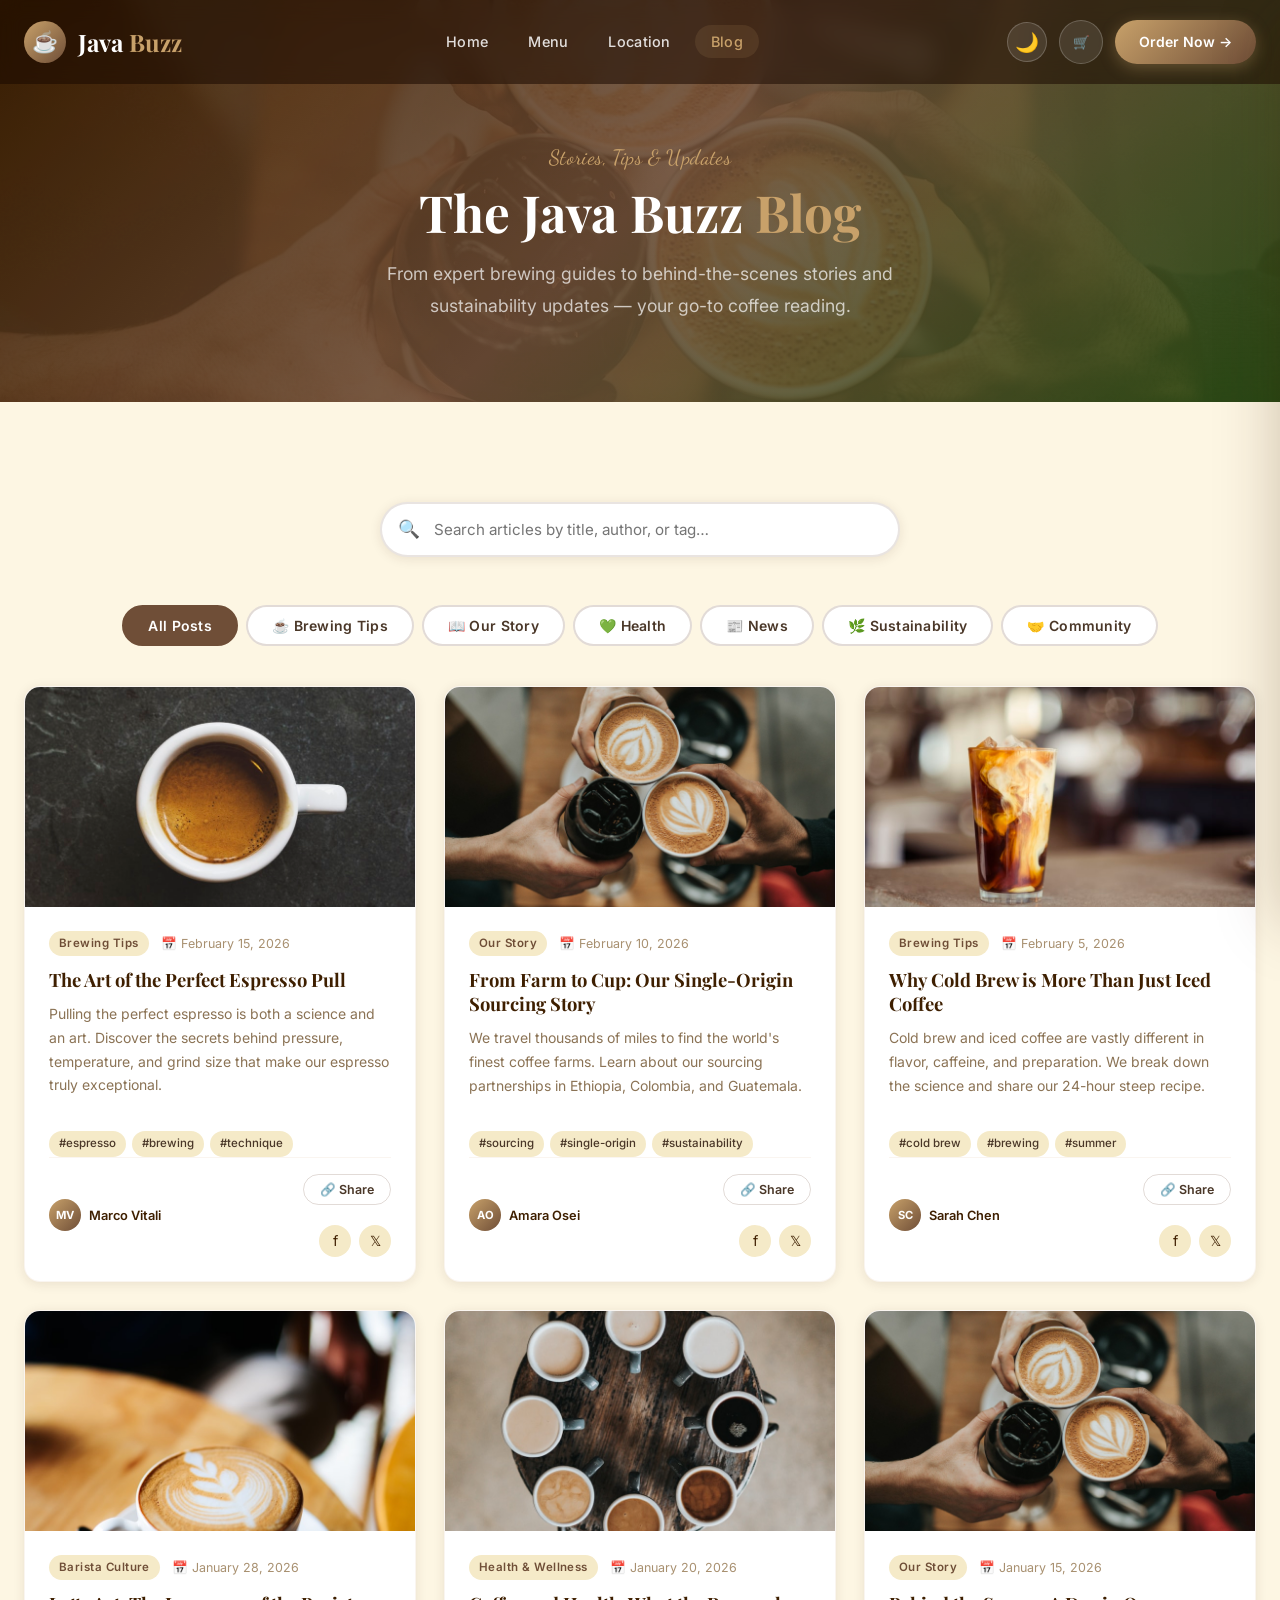
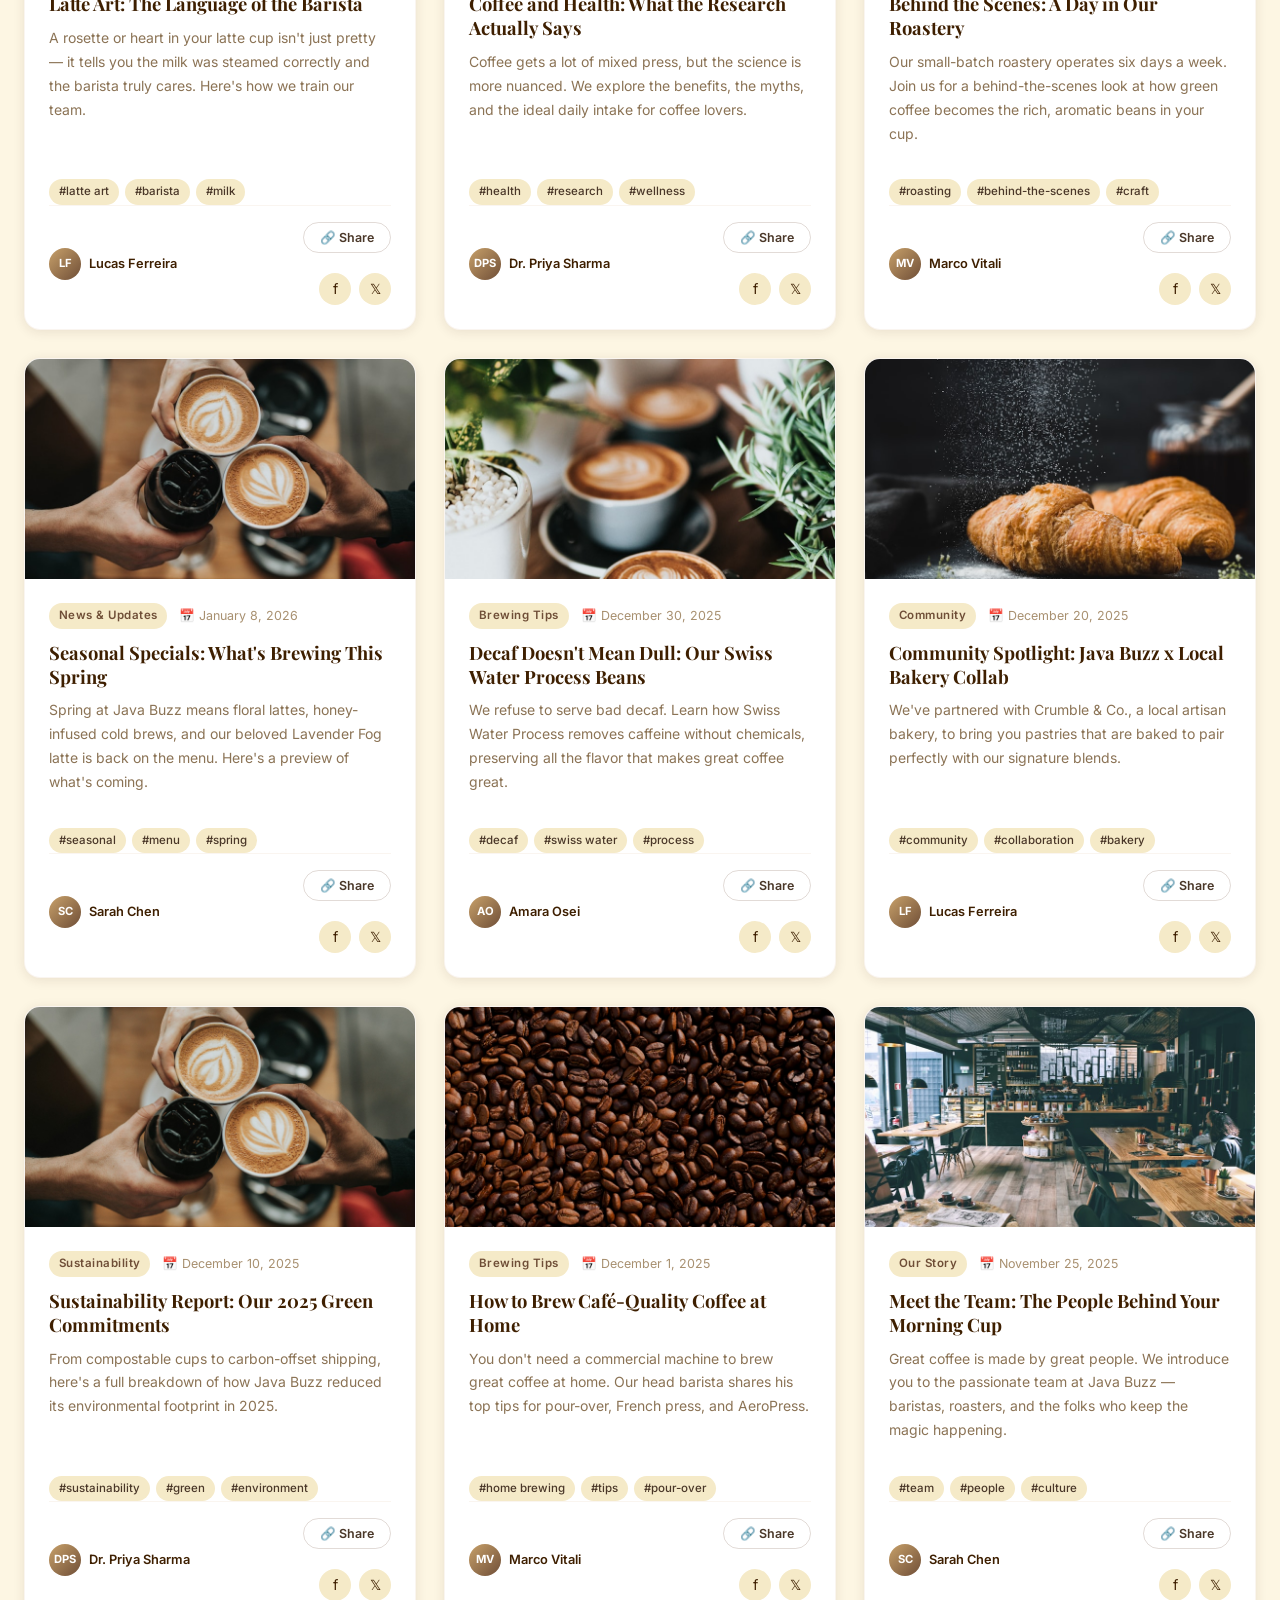
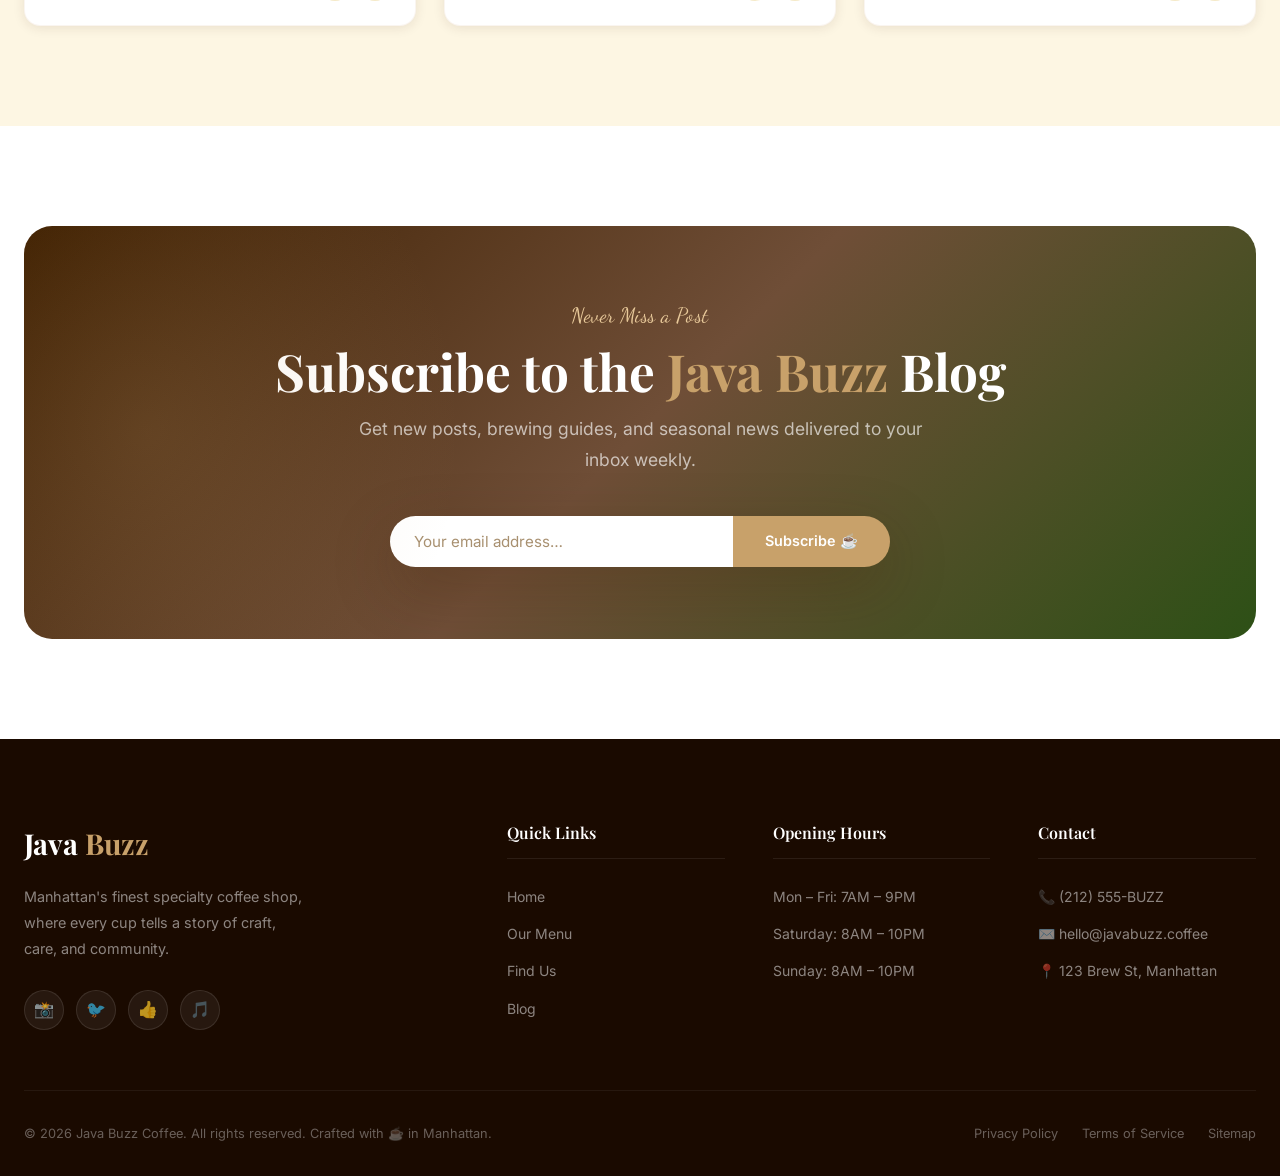
==== commit 0299b602: "coffee website" ====
--- a/blog.html
+++ b/blog.html
@@ -40,6 +40,9 @@
                 <li><a href="blog.html" class="nav-link active">Blog</a></li>
             </ul>
             <div class="navbar-actions" style="display:flex; align-items:center; gap:12px;">
+                <button class="theme-toggle" id="theme-toggle" aria-label="Toggle theme">
+                    <span class="theme-icon">🌙</span>
+                </button>
                 <button class="cart-nav-btn" aria-label="Open cart">
                     <span>🛒</span>
                     <span class="cart-badge">0</span>
--- a/css/style.css
+++ b/css/style.css
@@ -57,6 +57,84 @@
   /* Transitions */
   --transition: all 0.35s cubic-bezier(0.4, 0, 0.2, 1);
   --transition-fast: all 0.18s ease;
+}
+
+/* --- Dark Theme Palette (Espresso Dark) --- */
+[data-theme='dark'] {
+  --brown-darkest: #0a0400;
+  --brown-dark: #120800;
+  --brown-medium: #8B5E3C;
+  --brown-light: #D4B483;
+  --brown-pale: #3E1F00;
+
+  --green-dark: #0d1a04;
+  --green-primary: #7DBF5B;
+  --green-medium: #C1E6A0;
+
+  --cream: #120800;
+  /* Deep coffee bean black-brown */
+  --cream-dark: #1C1009;
+  --white: #1a0f08;
+  --text-dark: #FDF6E3;
+  /* Cream text for dark bg */
+  --text-medium: #E8C99A;
+  --text-light: #A89070;
+  --text-muted: #6F4E37;
+
+  --gradient-hero: linear-gradient(135deg, rgba(10, 5, 0, 0.95) 0%, rgba(28, 16, 9, 0.85) 100%);
+  --shadow-sm: 0 2px 12px rgba(0, 0, 0, 0.4);
+  --shadow-md: 0 8px 32px rgba(0, 0, 0, 0.6);
+  --shadow-lg: 0 20px 60px rgba(0, 0, 0, 0.8);
+}
+
+/* --- Keyframes & Micro-animations --- */
+@keyframes steam {
+  0% {
+    transform: translateY(0) scale(1) rotate(0deg);
+    opacity: 0;
+  }
+
+  20% {
+    opacity: 0.8;
+  }
+
+  50% {
+    transform: translateY(-15px) scale(1.2) rotate(5deg);
+    opacity: 0.5;
+  }
+
+  80% {
+    opacity: 0.2;
+  }
+
+  100% {
+    transform: translateY(-30px) scale(1.5) rotate(-5deg);
+    opacity: 0;
+  }
+}
+
+@keyframes float {
+
+  0%,
+  100% {
+    transform: translateY(0);
+  }
+
+  50% {
+    transform: translateY(-6px);
+  }
+}
+
+@keyframes pulse-glow {
+
+  0%,
+  100% {
+    box-shadow: 0 0 20px rgba(200, 161, 106, 0.2);
+  }
+
+  50% {
+    box-shadow: 0 0 40px rgba(200, 161, 106, 0.4);
+  }
 }
 
 /* --- Reset & Base --- */
@@ -263,6 +341,16 @@
   justify-content: center;
   font-size: 1.3rem;
   flex-shrink: 0;
+  position: relative;
+}
+
+.navbar-logo .logo-icon::after {
+  content: '♨️';
+  position: absolute;
+  top: -12px;
+  font-size: 0.8rem;
+  opacity: 0;
+  animation: steam 3s infinite;
 }
 
 .navbar-logo .logo-text {
@@ -313,6 +401,31 @@
 .navbar-order:hover {
   transform: translateY(-2px);
   box-shadow: 0 8px 24px rgba(200, 161, 106, 0.5);
+}
+
+.theme-toggle {
+  width: 40px;
+  height: 40px;
+  border-radius: 50%;
+  display: flex;
+  align-items: center;
+  justify-content: center;
+  font-size: 1.2rem;
+  background: rgba(255, 255, 255, 0.1);
+  color: var(--white);
+  border: 1px solid rgba(255, 255, 255, 0.2);
+  transition: var(--transition-fast);
+}
+
+.theme-toggle:hover {
+  background: rgba(255, 255, 255, 0.2);
+  transform: rotate(15deg);
+}
+
+[data-theme='dark'] .theme-toggle {
+  background: rgba(200, 161, 106, 0.2);
+  color: var(--brown-light);
+  border-color: rgba(200, 161, 106, 0.4);
 }
 
 .hamburger {
@@ -554,8 +667,8 @@
 }
 
 .featured-card:hover {
-  transform: translateY(-8px);
-  box-shadow: var(--shadow-lg);
+  transform: translateY(-12px) scale(1.02);
+  box-shadow: var(--shadow-lg), 0 12px 40px rgba(62, 31, 0, 0.3);
 }
 
 .featured-card-img {
@@ -610,6 +723,35 @@
   color: var(--brown-light);
 }
 
+/* --- Favorites Heart --- */
+.fav-btn {
+  position: absolute;
+  top: 16px;
+  right: 16px;
+  width: 36px;
+  height: 36px;
+  border-radius: 50%;
+  background: rgba(255, 255, 255, 0.2);
+  backdrop-filter: blur(8px);
+  display: flex;
+  align-items: center;
+  justify-content: center;
+  color: #fff;
+  font-size: 1.1rem;
+  transition: var(--transition-fast);
+  z-index: 10;
+}
+
+.fav-btn:hover {
+  background: rgba(255, 255, 255, 0.4);
+  transform: scale(1.1);
+}
+
+.fav-btn.active {
+  color: #EF4444;
+  background: #fff;
+}
+
 /* --- Why Us Section --- */
 .why-us {
   background: var(--gradient-warm);
@@ -672,6 +814,7 @@
   margin-bottom: 20px;
   display: block;
   filter: drop-shadow(0 0 12px rgba(200, 161, 106, 0.3));
+  animation: float 4s ease-in-out infinite;
 }
 
 .why-card-title {
@@ -798,6 +941,40 @@
 .newsletter-box .section-title {
   color: var(--white);
   margin-bottom: 12px;
+}
+
+/* --- Social Share Buttons (Blog) --- */
+.blog-social-share {
+  display: flex;
+  gap: 8px;
+  margin-top: 12px;
+}
+
+.share-btn {
+  width: 32px;
+  height: 32px;
+  border-radius: 50%;
+  display: flex;
+  align-items: center;
+  justify-content: center;
+  font-size: 0.9rem;
+  background: var(--cream-dark);
+  color: var(--brown-dark);
+  transition: var(--transition-fast);
+}
+
+.share-btn:hover {
+  transform: translateY(-2px);
+  background: var(--brown-light);
+  color: var(--white);
+}
+
+.share-btn.fb:hover {
+  background: #1877F2;
+}
+
+.share-btn.tw:hover {
+  background: #1DA1F2;
 }
 
 .newsletter-box .section-subtitle {
